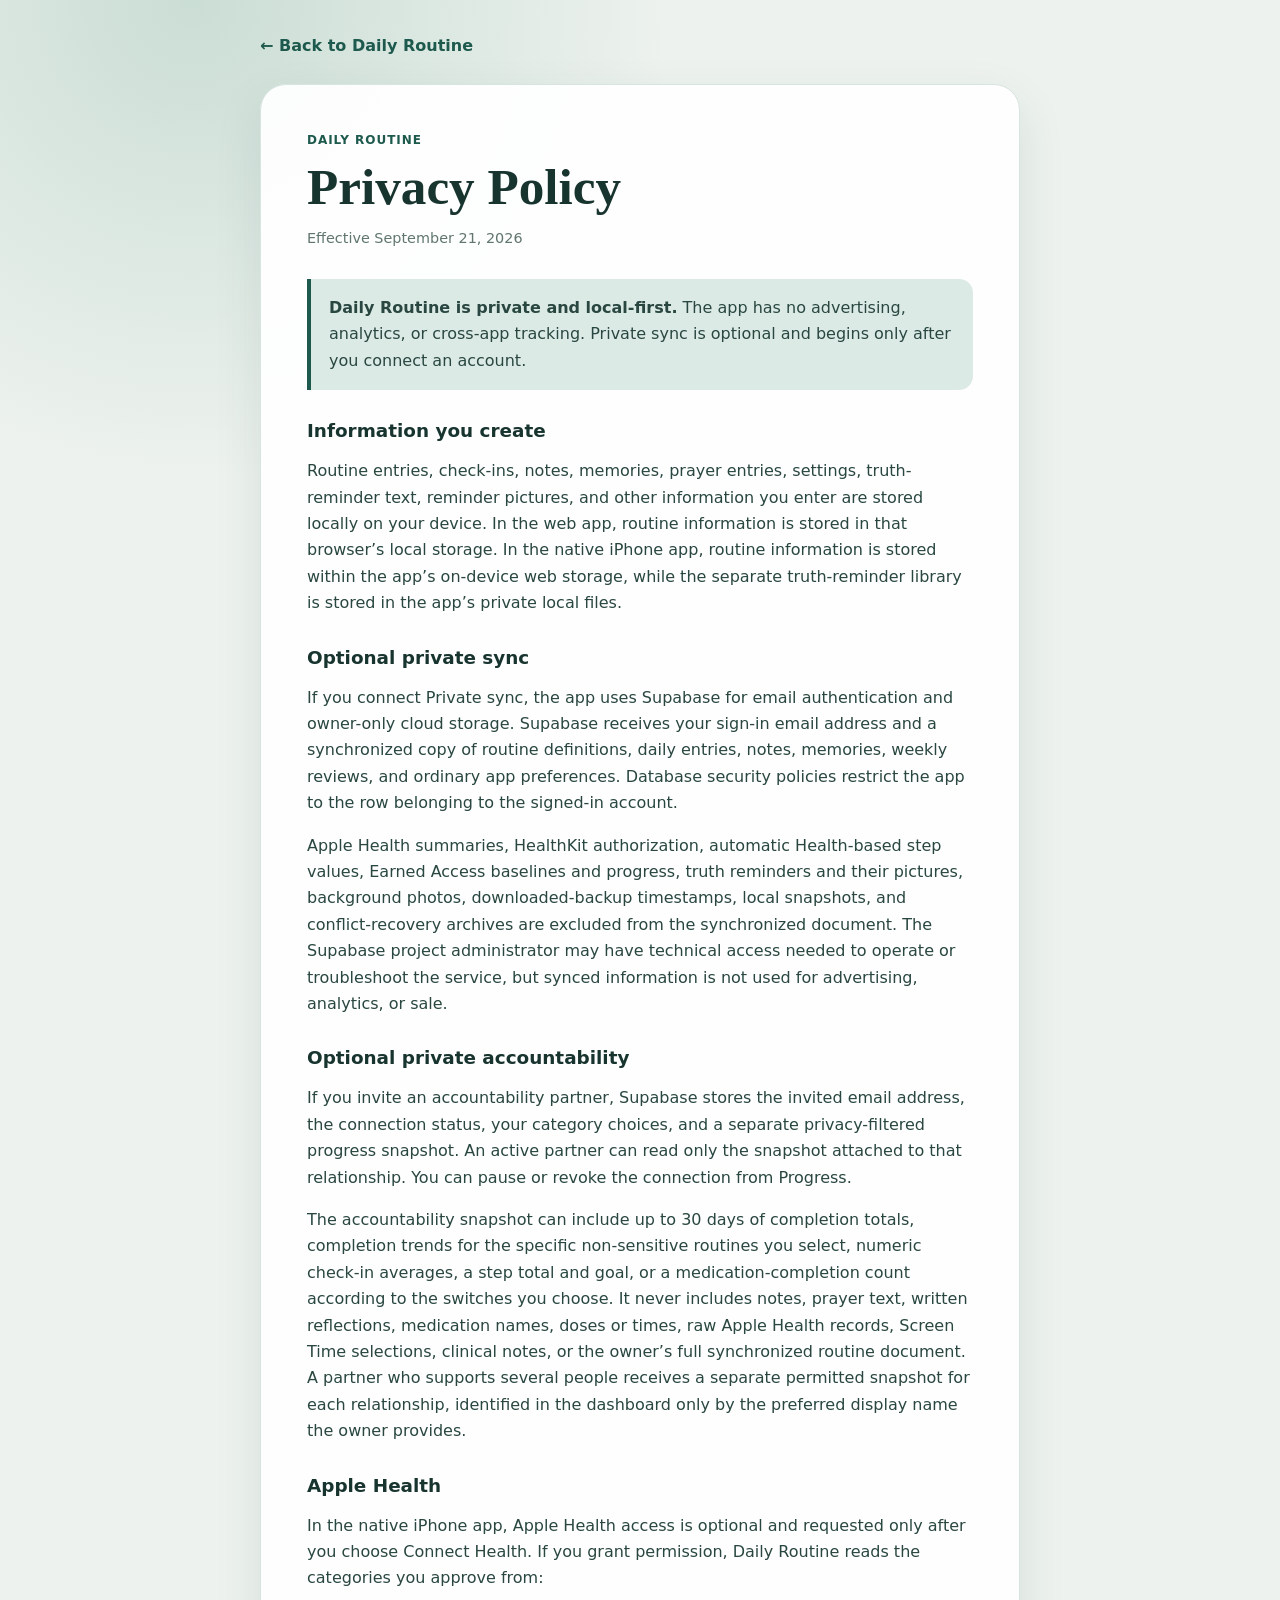
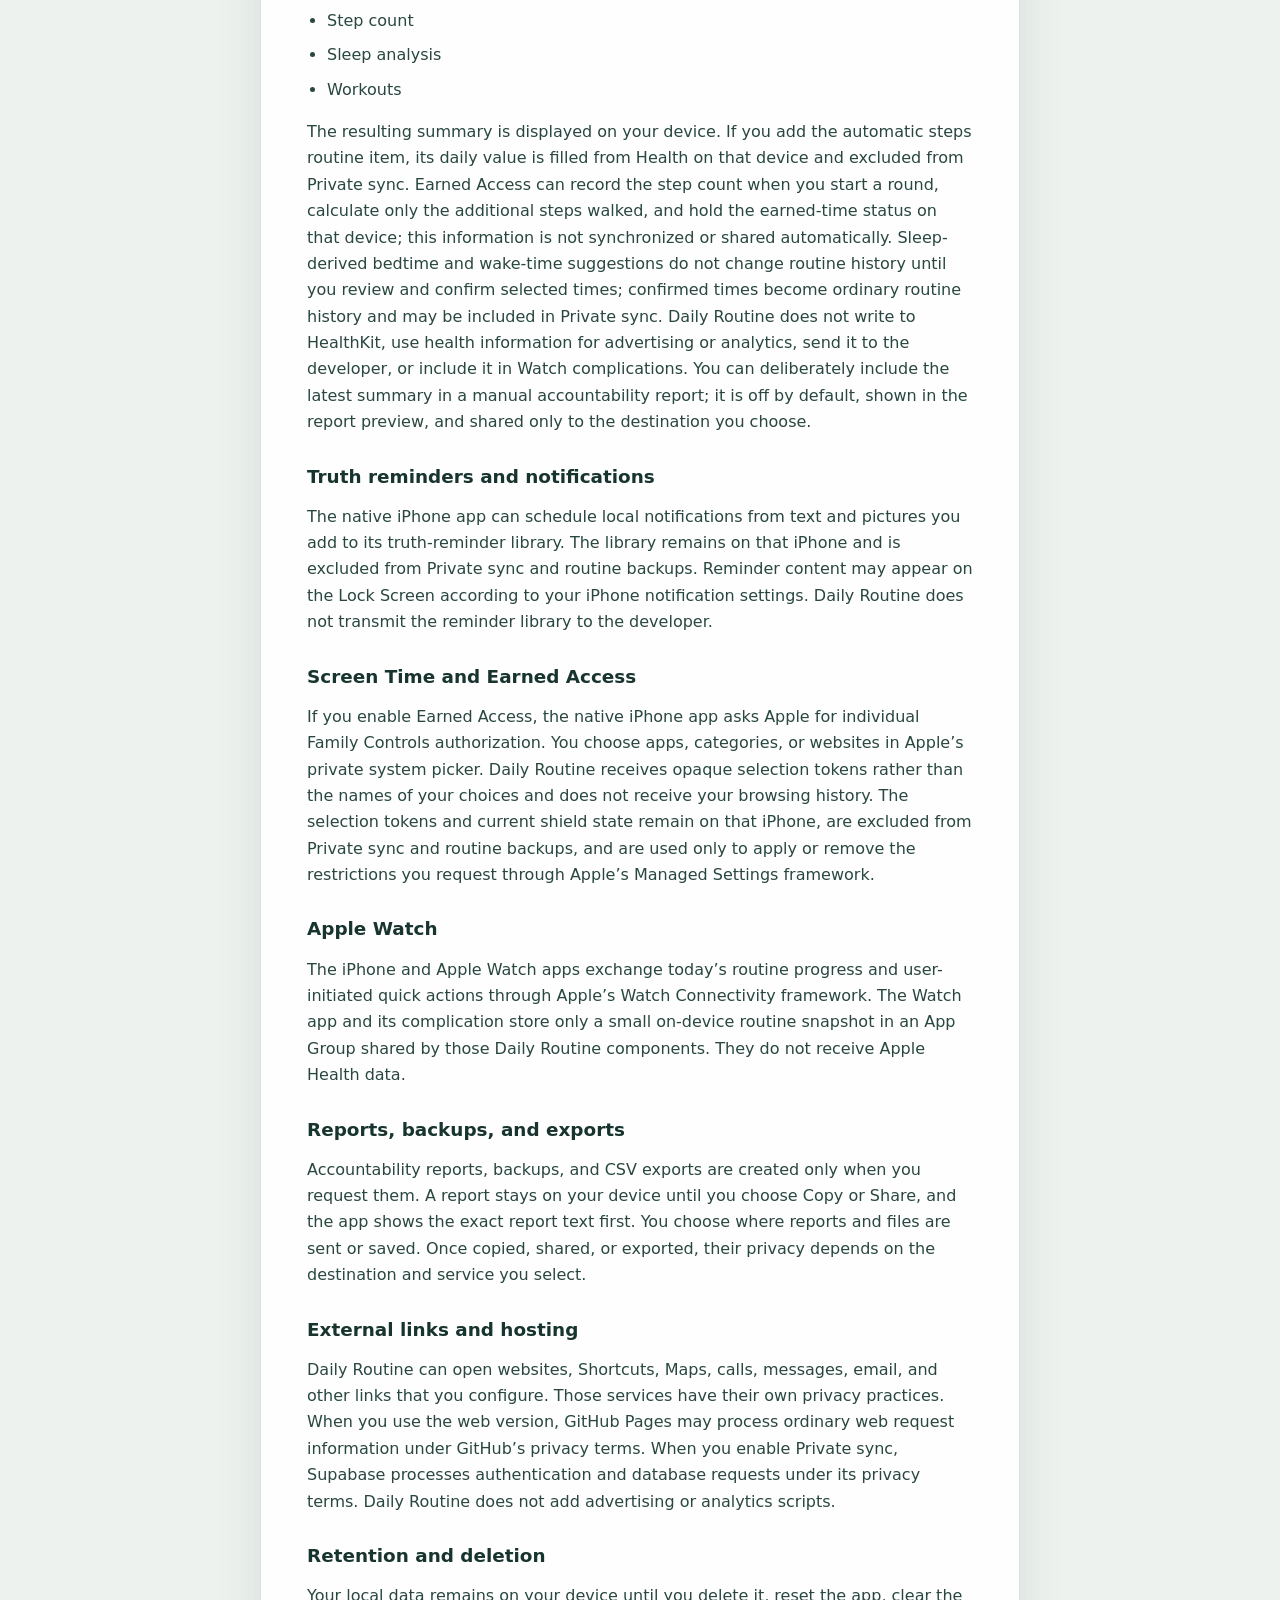
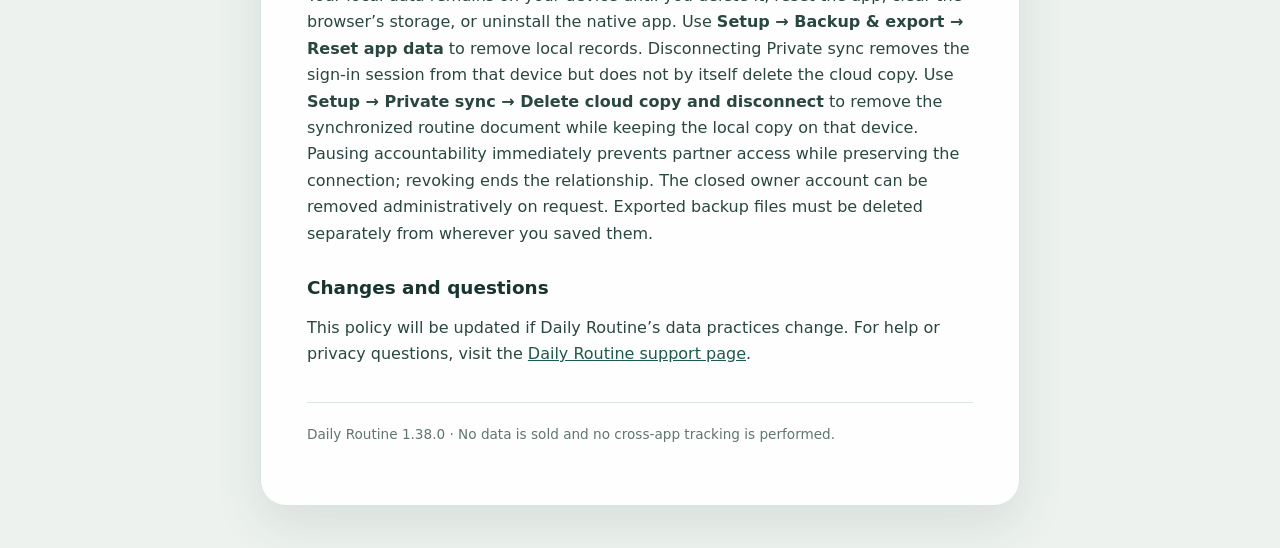
==== privacy.html @ eea35aef "Harden day rollover and earned access repair" ====
<!doctype html>
<html lang="en">
<head>
  <meta charset="utf-8" />
  <meta name="viewport" content="width=device-width, initial-scale=1, viewport-fit=cover" />
  <meta name="theme-color" content="#163a33" />
  <meta name="description" content="Privacy policy for the Daily Routine app." />
  <link rel="icon" href="icon-192.png" />
  <link rel="stylesheet" href="legal.css" />
  <title>Privacy Policy · Daily Routine</title>
</head>
<body>
  <main class="legal-shell">
    <a class="legal-back" href="index.html" aria-label="Back to Daily Routine">← Back to Daily Routine</a>
    <article class="legal-card">
      <p class="legal-eyebrow">Daily Routine</p>
      <h1>Privacy Policy</h1>
      <p class="legal-updated">Effective September 21, 2026</p>

      <div class="legal-summary">
        <p><strong>Daily Routine is private and local-first.</strong> The app has no advertising, analytics, or cross-app tracking. Private sync is optional and begins only after you connect an account.</p>
      </div>

      <h2>Information you create</h2>
      <p>Routine entries, check-ins, notes, memories, prayer entries, settings, truth-reminder text, reminder pictures, and other information you enter are stored locally on your device. In the web app, routine information is stored in that browser’s local storage. In the native iPhone app, routine information is stored within the app’s on-device web storage, while the separate truth-reminder library is stored in the app’s private local files.</p>

      <h2>Optional private sync</h2>
      <p>If you connect Private sync, the app uses Supabase for email authentication and owner-only cloud storage. Supabase receives your sign-in email address and a synchronized copy of routine definitions, daily entries, notes, memories, weekly reviews, and ordinary app preferences. Database security policies restrict the app to the row belonging to the signed-in account.</p>
      <p>Apple Health summaries, HealthKit authorization, automatic Health-based step values, Earned Access baselines and progress, truth reminders and their pictures, background photos, downloaded-backup timestamps, local snapshots, and conflict-recovery archives are excluded from the synchronized document. The Supabase project administrator may have technical access needed to operate or troubleshoot the service, but synced information is not used for advertising, analytics, or sale.</p>

      <h2>Optional private accountability</h2>
      <p>If you invite an accountability partner, Supabase stores the invited email address, the connection status, your category choices, and a separate privacy-filtered progress snapshot. An active partner can read only the snapshot attached to that relationship. You can pause or revoke the connection from Progress.</p>
      <p>The accountability snapshot can include up to 30 days of completion totals, completion trends for the specific non-sensitive routines you select, numeric check-in averages, a step total and goal, or a medication-completion count according to the switches you choose. It never includes notes, prayer text, written reflections, medication names, doses or times, raw Apple Health records, Screen Time selections, clinical notes, or the owner’s full synchronized routine document. A partner who supports several people receives a separate permitted snapshot for each relationship, identified in the dashboard only by the preferred display name the owner provides.</p>

      <h2>Apple Health</h2>
      <p>In the native iPhone app, Apple Health access is optional and requested only after you choose Connect Health. If you grant permission, Daily Routine reads the categories you approve from:</p>
      <ul>
        <li>Step count</li>
        <li>Sleep analysis</li>
        <li>Workouts</li>
      </ul>
      <p>The resulting summary is displayed on your device. If you add the automatic steps routine item, its daily value is filled from Health on that device and excluded from Private sync. Earned Access can record the step count when you start a round, calculate only the additional steps walked, and hold the earned-time status on that device; this information is not synchronized or shared automatically. Sleep-derived bedtime and wake-time suggestions do not change routine history until you review and confirm selected times; confirmed times become ordinary routine history and may be included in Private sync. Daily Routine does not write to HealthKit, use health information for advertising or analytics, send it to the developer, or include it in Watch complications. You can deliberately include the latest summary in a manual accountability report; it is off by default, shown in the report preview, and shared only to the destination you choose.</p>

      <h2>Truth reminders and notifications</h2>
      <p>The native iPhone app can schedule local notifications from text and pictures you add to its truth-reminder library. The library remains on that iPhone and is excluded from Private sync and routine backups. Reminder content may appear on the Lock Screen according to your iPhone notification settings. Daily Routine does not transmit the reminder library to the developer.</p>

      <h2>Screen Time and Earned Access</h2>
      <p>If you enable Earned Access, the native iPhone app asks Apple for individual Family Controls authorization. You choose apps, categories, or websites in Apple’s private system picker. Daily Routine receives opaque selection tokens rather than the names of your choices and does not receive your browsing history. The selection tokens and current shield state remain on that iPhone, are excluded from Private sync and routine backups, and are used only to apply or remove the restrictions you request through Apple’s Managed Settings framework.</p>

      <h2>Apple Watch</h2>
      <p>The iPhone and Apple Watch apps exchange today’s routine progress and user-initiated quick actions through Apple’s Watch Connectivity framework. The Watch app and its complication store only a small on-device routine snapshot in an App Group shared by those Daily Routine components. They do not receive Apple Health data.</p>

      <h2>Reports, backups, and exports</h2>
      <p>Accountability reports, backups, and CSV exports are created only when you request them. A report stays on your device until you choose Copy or Share, and the app shows the exact report text first. You choose where reports and files are sent or saved. Once copied, shared, or exported, their privacy depends on the destination and service you select.</p>

      <h2>External links and hosting</h2>
      <p>Daily Routine can open websites, Shortcuts, Maps, calls, messages, email, and other links that you configure. Those services have their own privacy practices. When you use the web version, GitHub Pages may process ordinary web request information under GitHub’s privacy terms. When you enable Private sync, Supabase processes authentication and database requests under its privacy terms. Daily Routine does not add advertising or analytics scripts.</p>

      <h2>Retention and deletion</h2>
      <p>Your local data remains on your device until you delete it, reset the app, clear the browser’s storage, or uninstall the native app. Use <strong>Setup → Backup &amp; export → Reset app data</strong> to remove local records. Disconnecting Private sync removes the sign-in session from that device but does not by itself delete the cloud copy. Use <strong>Setup → Private sync → Delete cloud copy and disconnect</strong> to remove the synchronized routine document while keeping the local copy on that device. Pausing accountability immediately prevents partner access while preserving the connection; revoking ends the relationship. The closed owner account can be removed administratively on request. Exported backup files must be deleted separately from wherever you saved them.</p>

      <h2>Changes and questions</h2>
      <p>This policy will be updated if Daily Routine’s data practices change. For help or privacy questions, visit the <a href="support.html">Daily Routine support page</a>.</p>

      <p class="legal-footer">Daily Routine 1.38.0 · No data is sold and no cross-app tracking is performed.</p>
    </article>
  </main>
</body>
</html>
---- legal.css ----
:root {
  --bg: #edf2ee;
  --surface: #ffffff;
  --ink: #18342f;
  --muted: #60766f;
  --line: #d8e4df;
  --brand: #1d594c;
  --brand-soft: #dceae5;
  --shadow: 0 18px 48px rgba(29, 71, 61, 0.1);
}

* { box-sizing: border-box; }

html { background: var(--bg); }

body {
  margin: 0;
  min-height: 100vh;
  color: var(--ink);
  background:
    radial-gradient(circle at 15% 0%, rgba(146, 188, 173, 0.38), transparent 30rem),
    var(--bg);
  font-family: Inter, ui-sans-serif, system-ui, -apple-system, BlinkMacSystemFont, "Segoe UI", sans-serif;
  line-height: 1.65;
}

a { color: var(--brand); }

a:focus-visible {
  outline: 3px solid rgba(29, 89, 76, 0.3);
  outline-offset: 3px;
  border-radius: 4px;
}

.legal-shell {
  width: min(760px, calc(100% - 28px));
  margin: 0 auto;
  padding: max(24px, env(safe-area-inset-top)) 0 max(42px, env(safe-area-inset-bottom));
}

.legal-back {
  display: inline-flex;
  align-items: center;
  gap: 7px;
  min-height: 44px;
  margin-bottom: 16px;
  color: var(--brand);
  font-weight: 800;
  text-decoration: none;
}

.legal-card {
  padding: clamp(24px, 6vw, 46px);
  border: 1px solid var(--line);
  border-radius: 26px;
  background: rgba(255, 255, 255, 0.94);
  box-shadow: var(--shadow);
}

.legal-eyebrow {
  margin: 0 0 5px;
  color: var(--brand);
  font-size: 0.75rem;
  font-weight: 850;
  letter-spacing: 0.08em;
  text-transform: uppercase;
}

h1, h2 { line-height: 1.2; }

h1 {
  margin: 0 0 10px;
  font-family: Georgia, "Times New Roman", serif;
  font-size: clamp(2rem, 8vw, 3.2rem);
}

h2 {
  margin: 30px 0 8px;
  font-size: 1.15rem;
}

p, li { color: #294740; }

.legal-updated {
  margin: 0 0 28px;
  color: var(--muted);
  font-size: 0.9rem;
}

.legal-summary {
  padding: 16px 18px;
  border-left: 4px solid var(--brand);
  border-radius: 0 14px 14px 0;
  background: var(--brand-soft);
}

.legal-summary p { margin: 0; }

ul { padding-left: 1.25rem; }

li + li { margin-top: 8px; }

.support-actions {
  display: grid;
  grid-template-columns: repeat(2, minmax(0, 1fr));
  gap: 10px;
  margin-top: 24px;
}

.support-actions a {
  display: grid;
  min-height: 48px;
  place-items: center;
  padding: 10px 14px;
  border: 1px solid var(--brand);
  border-radius: 13px;
  font-weight: 800;
  text-align: center;
  text-decoration: none;
}

.support-actions a:first-child {
  color: #fff;
  background: var(--brand);
}

.legal-footer {
  margin-top: 34px;
  padding-top: 20px;
  border-top: 1px solid var(--line);
  color: var(--muted);
  font-size: 0.85rem;
}

@media (max-width: 560px) {
  .legal-shell { width: min(100% - 16px, 760px); }
  .legal-card { padding: 24px 19px; border-radius: 21px; }
  .support-actions { grid-template-columns: 1fr; }
}
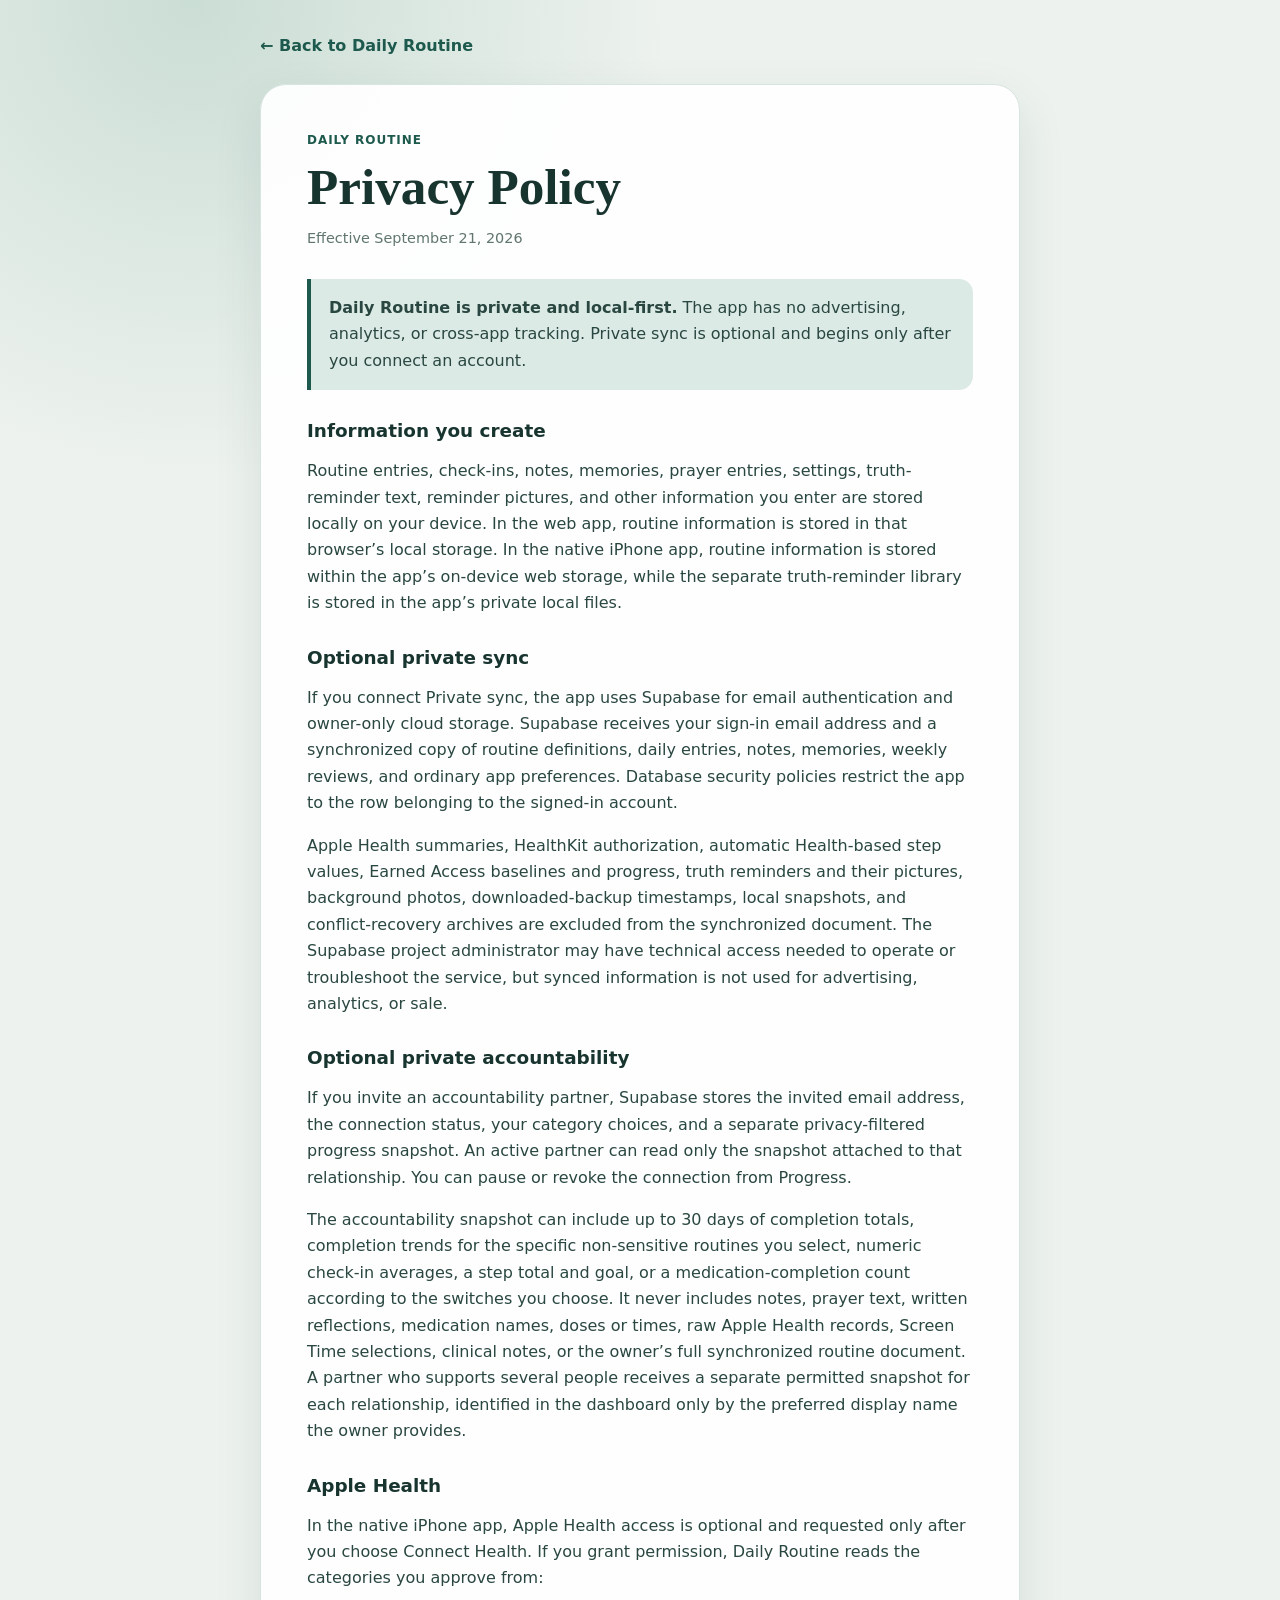
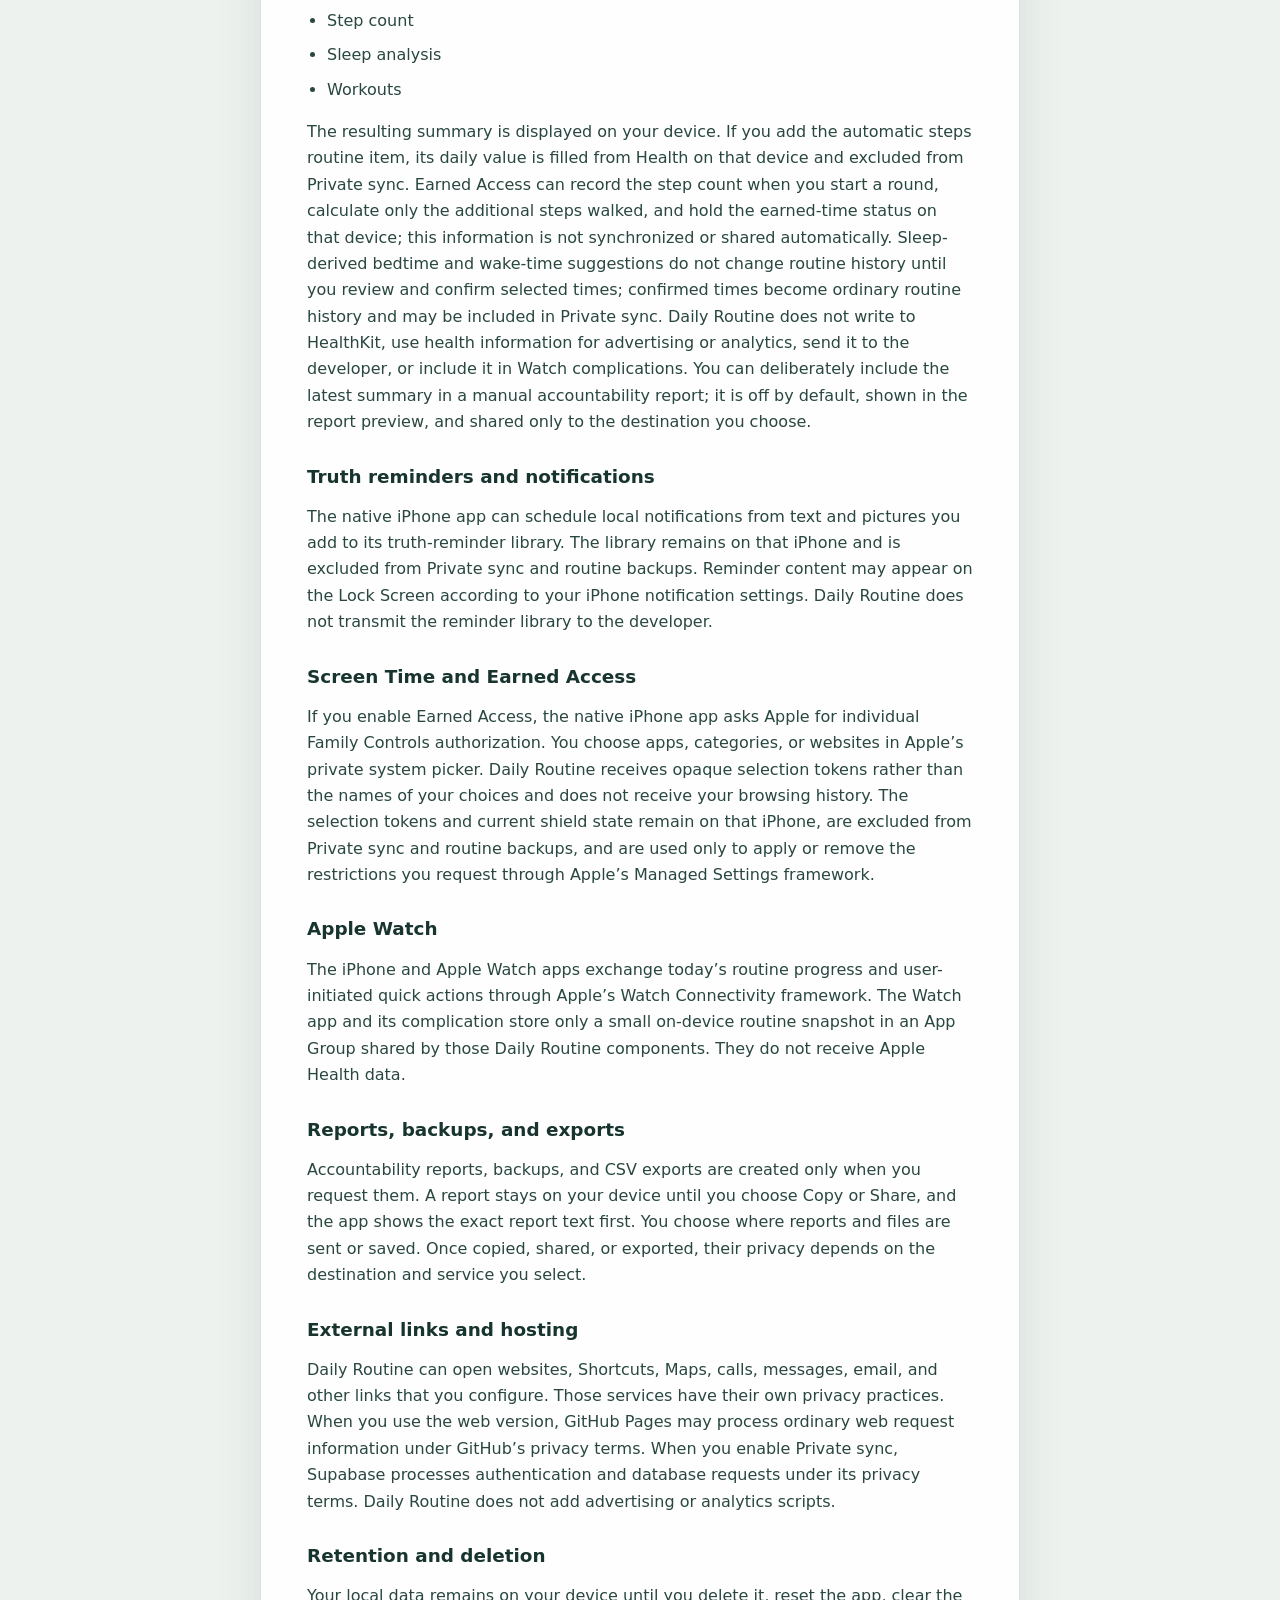
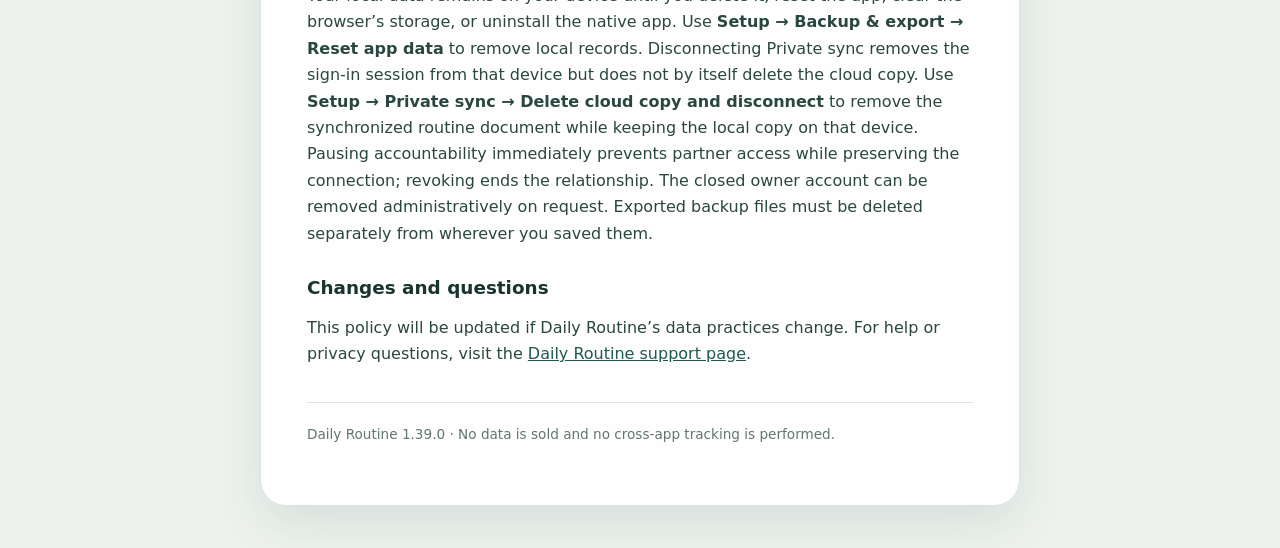
==== commit a5492a49: "Clarify earned access notifications in Build 41" ====
--- a/privacy.html
+++ b/privacy.html
@@ -62,7 +62,7 @@
       <h2>Changes and questions</h2>
       <p>This policy will be updated if Daily Routine’s data practices change. For help or privacy questions, visit the <a href="support.html">Daily Routine support page</a>.</p>
 
-      <p class="legal-footer">Daily Routine 1.38.0 · No data is sold and no cross-app tracking is performed.</p>
+      <p class="legal-footer">Daily Routine 1.39.0 · No data is sold and no cross-app tracking is performed.</p>
     </article>
   </main>
 </body>
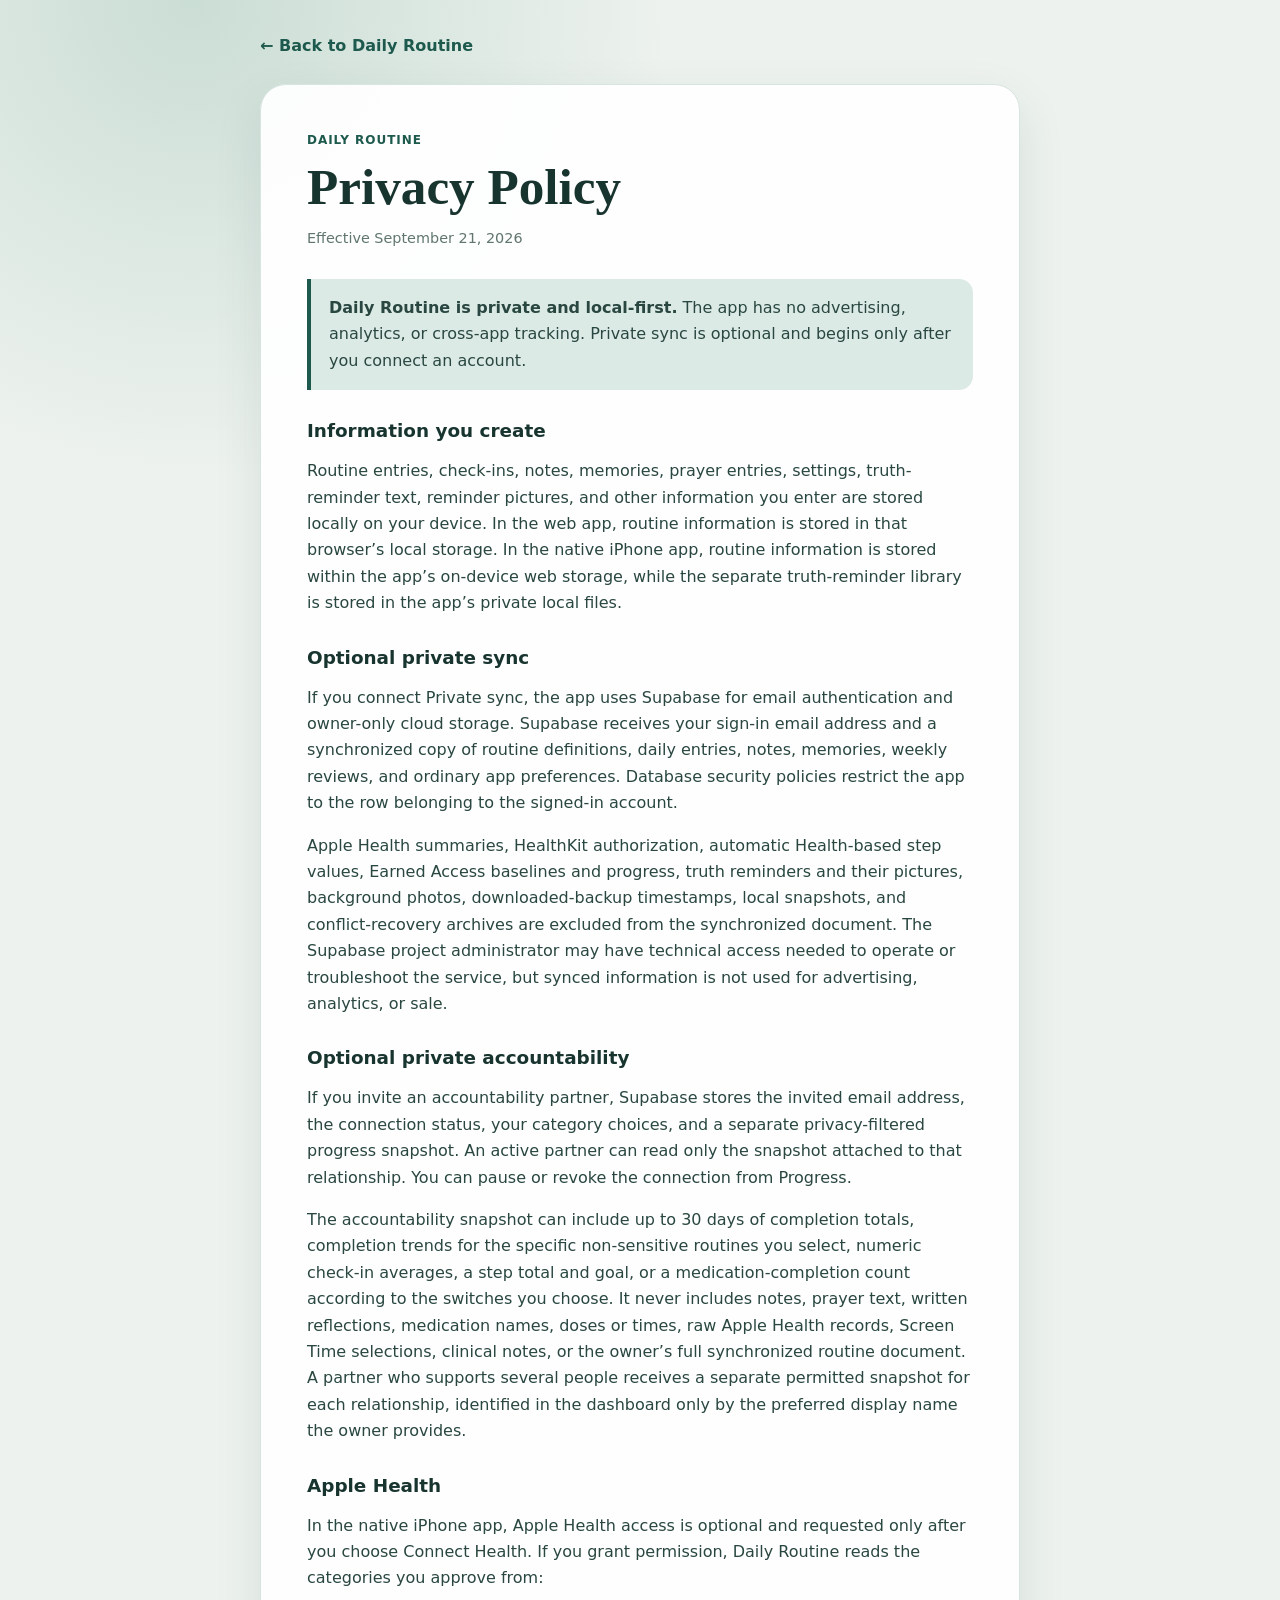
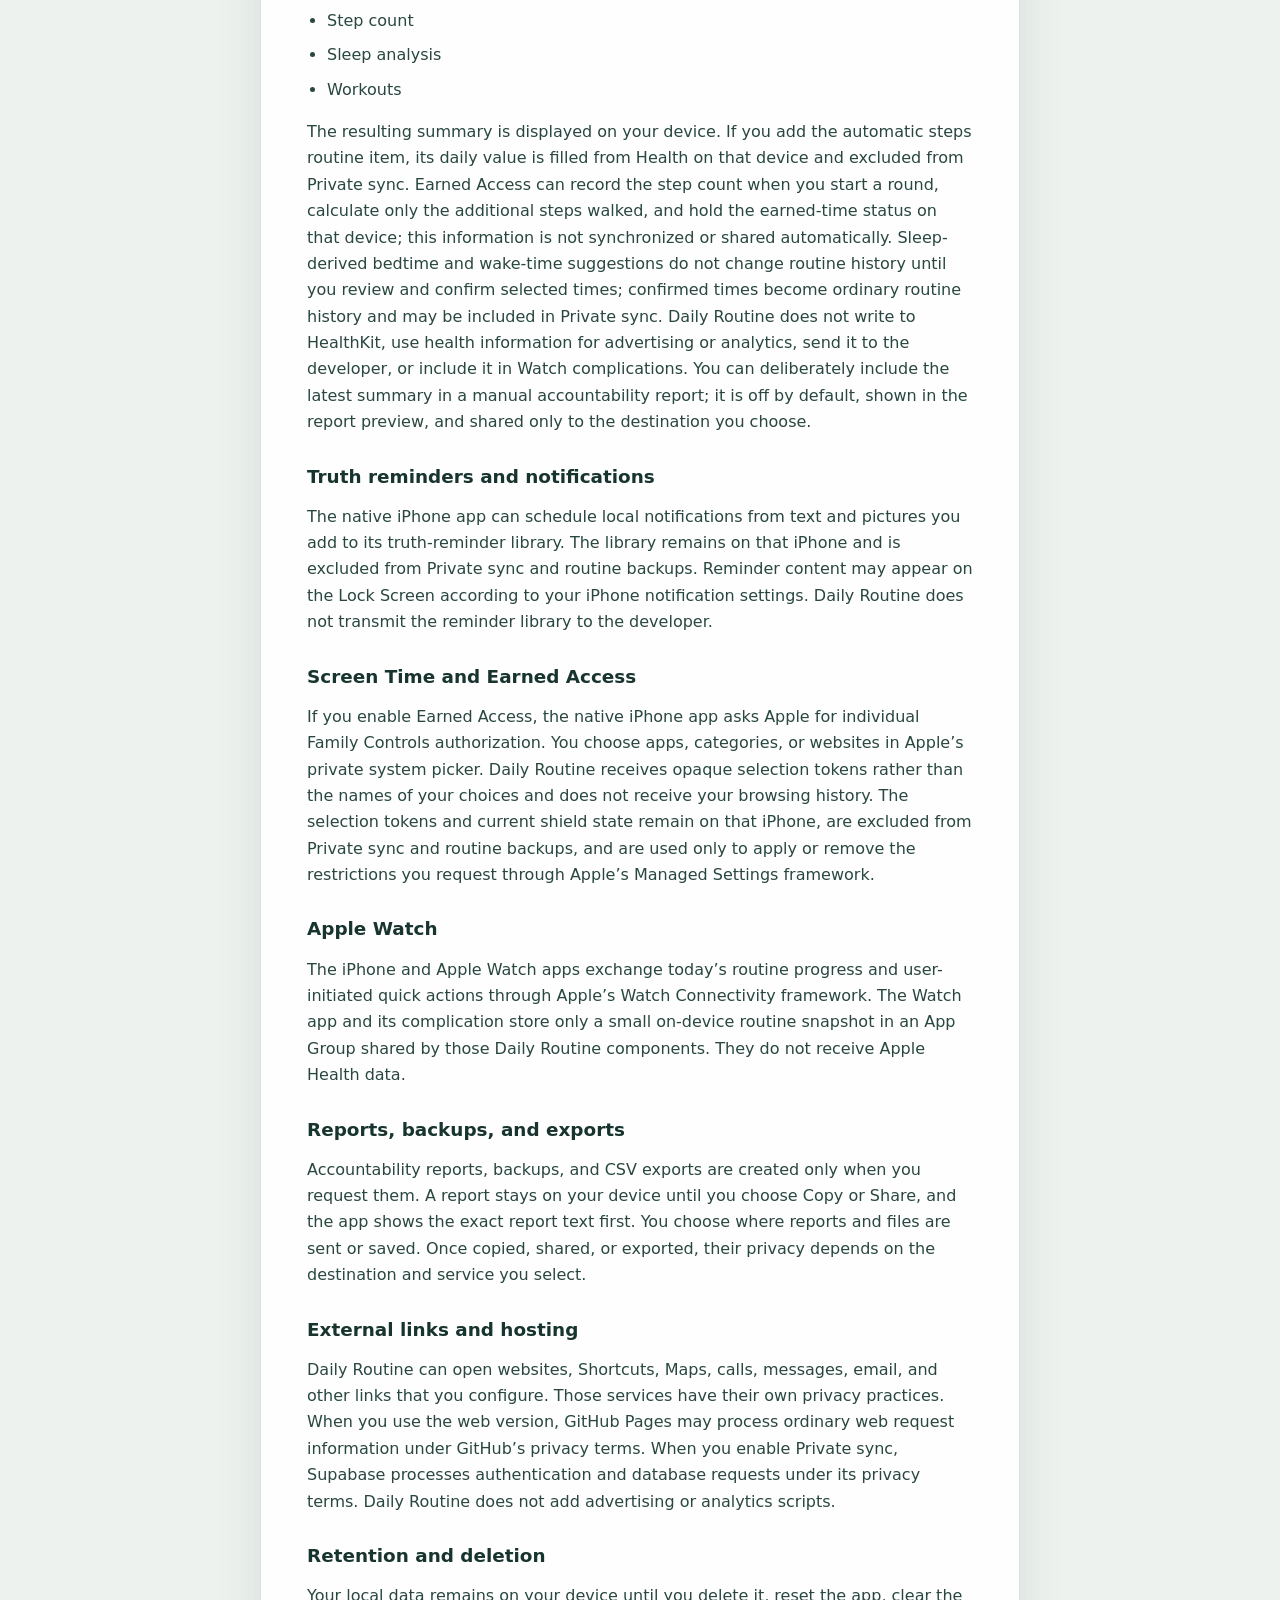
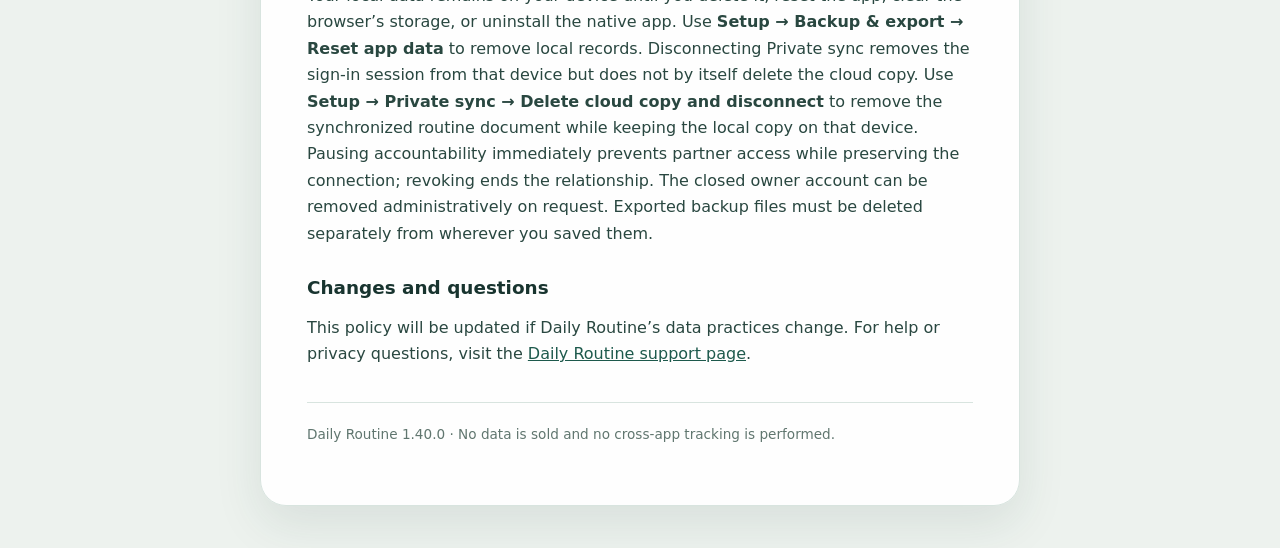
==== commit d26b6de6: "Make Earned Access status transparent in Build 42" ====
--- a/privacy.html
+++ b/privacy.html
@@ -62,7 +62,7 @@
       <h2>Changes and questions</h2>
       <p>This policy will be updated if Daily Routine’s data practices change. For help or privacy questions, visit the <a href="support.html">Daily Routine support page</a>.</p>
 
-      <p class="legal-footer">Daily Routine 1.39.0 · No data is sold and no cross-app tracking is performed.</p>
+      <p class="legal-footer">Daily Routine 1.40.0 · No data is sold and no cross-app tracking is performed.</p>
     </article>
   </main>
 </body>
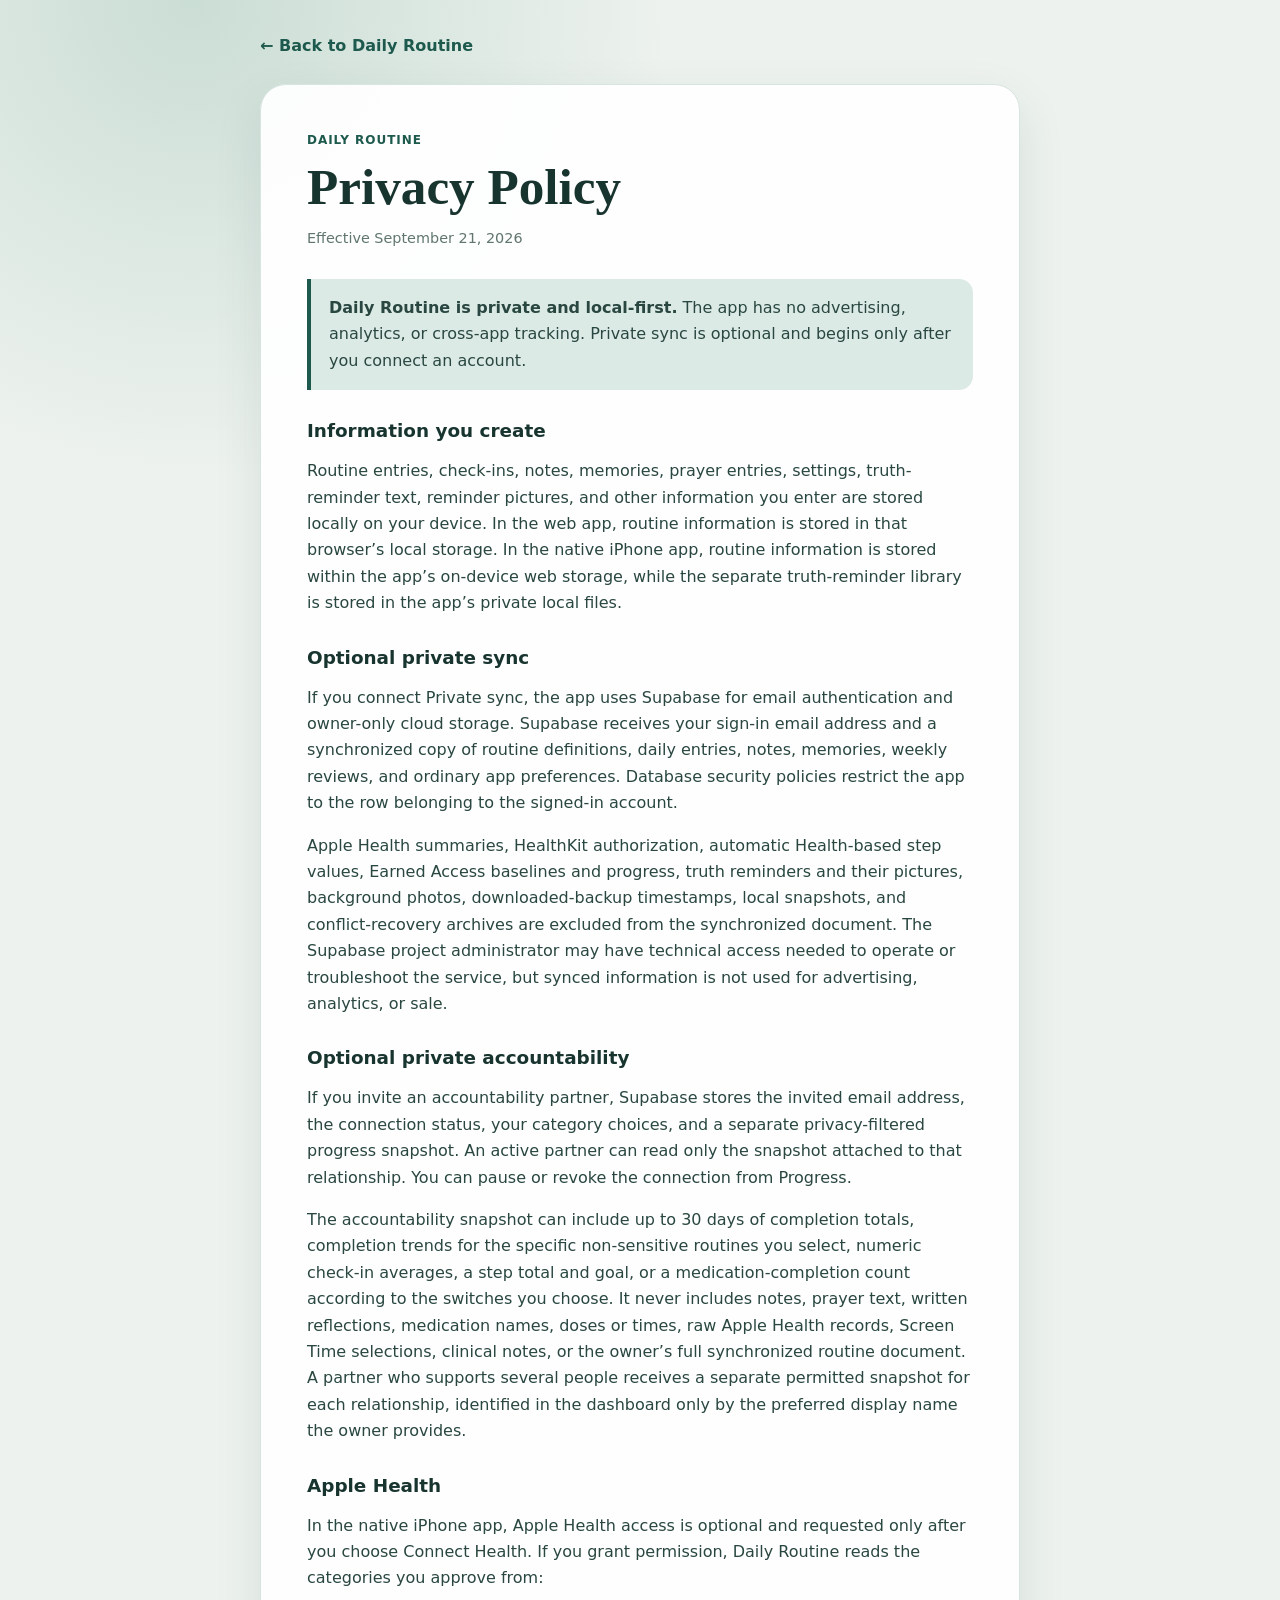
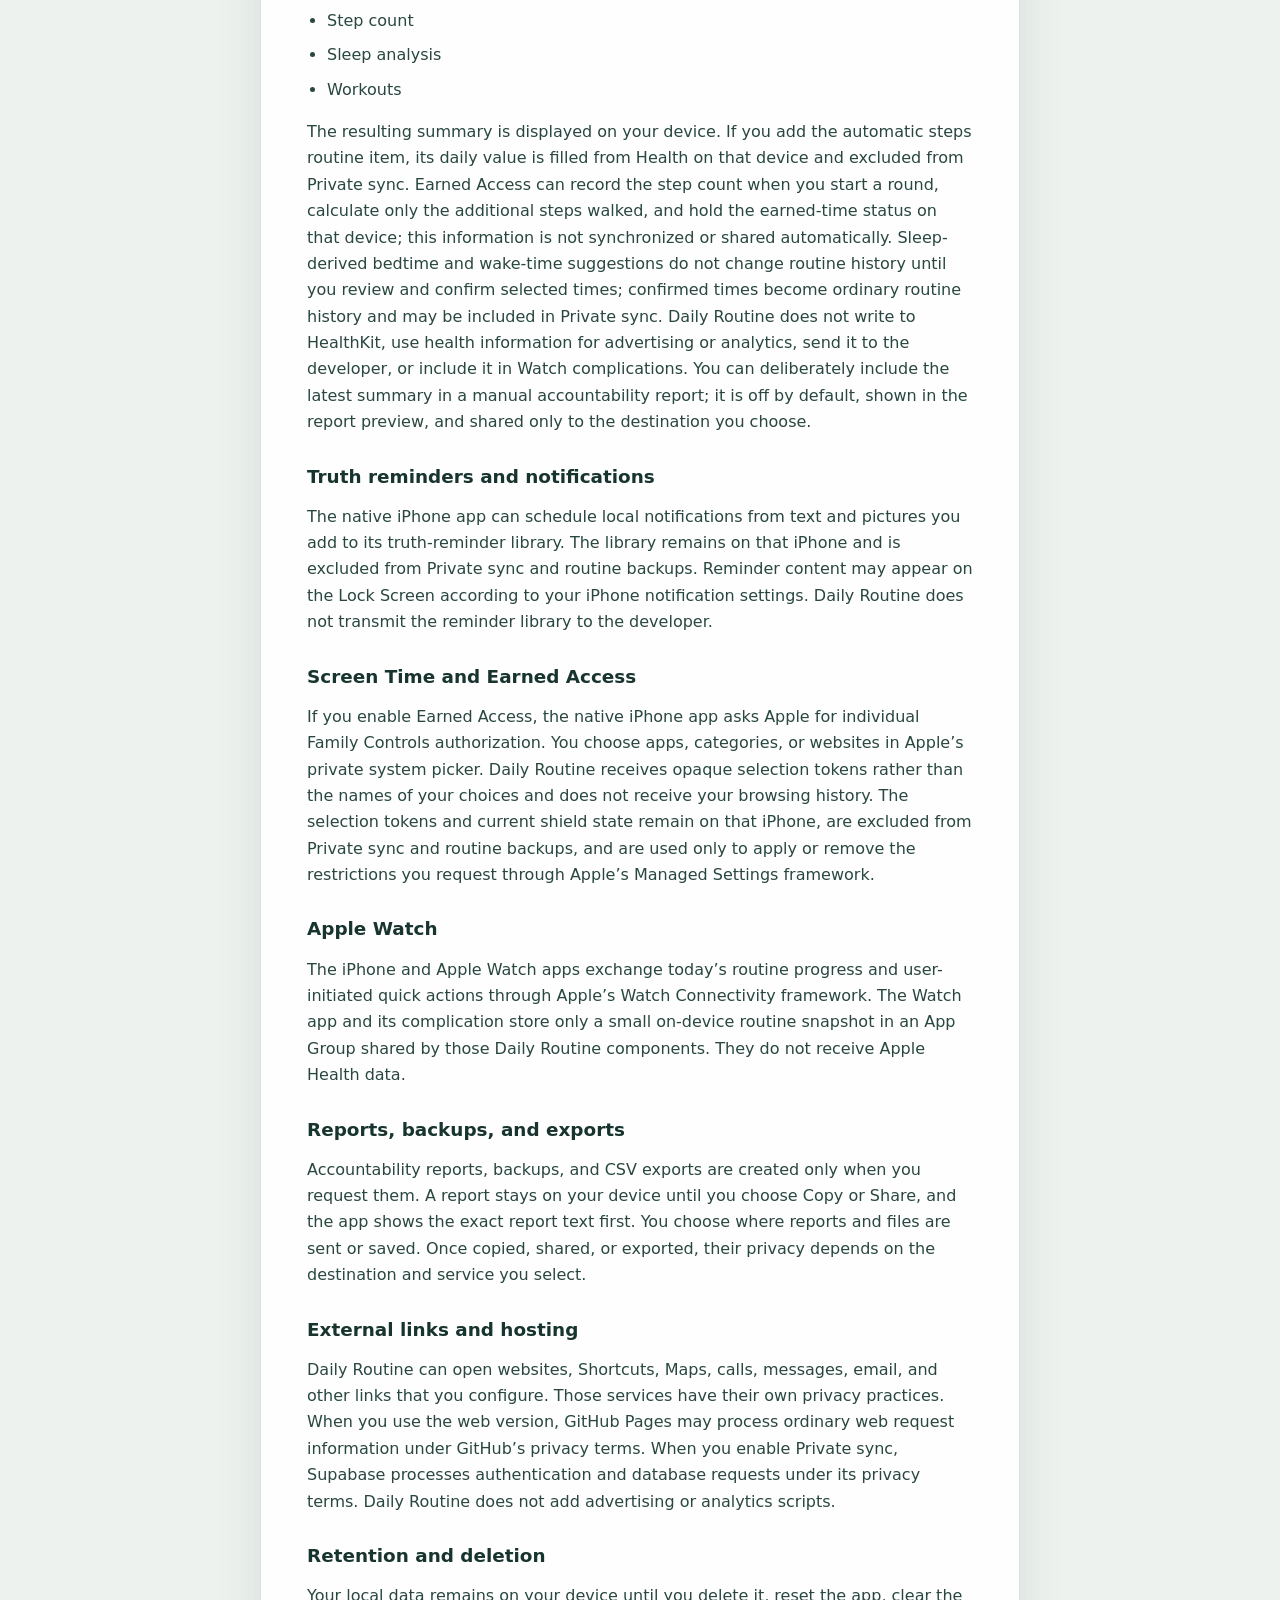
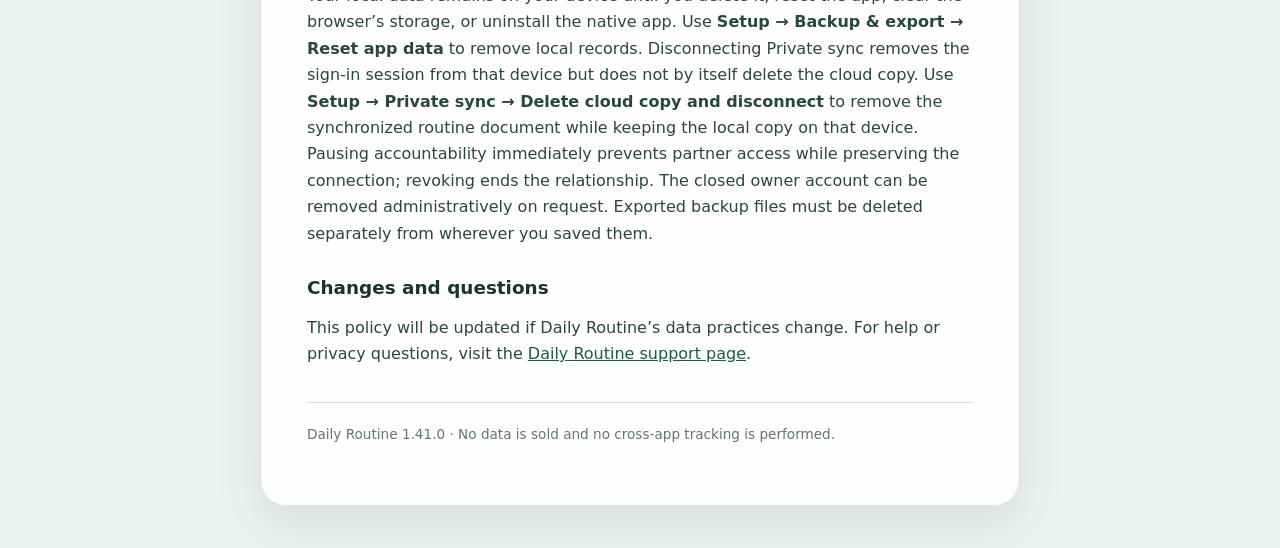
==== commit eba4e13f: "Build 43: polish app, widgets, and Watch" ====
--- a/privacy.html
+++ b/privacy.html
@@ -62,7 +62,7 @@
       <h2>Changes and questions</h2>
       <p>This policy will be updated if Daily Routine’s data practices change. For help or privacy questions, visit the <a href="support.html">Daily Routine support page</a>.</p>
 
-      <p class="legal-footer">Daily Routine 1.40.0 · No data is sold and no cross-app tracking is performed.</p>
+      <p class="legal-footer">Daily Routine 1.41.0 · No data is sold and no cross-app tracking is performed.</p>
     </article>
   </main>
 </body>
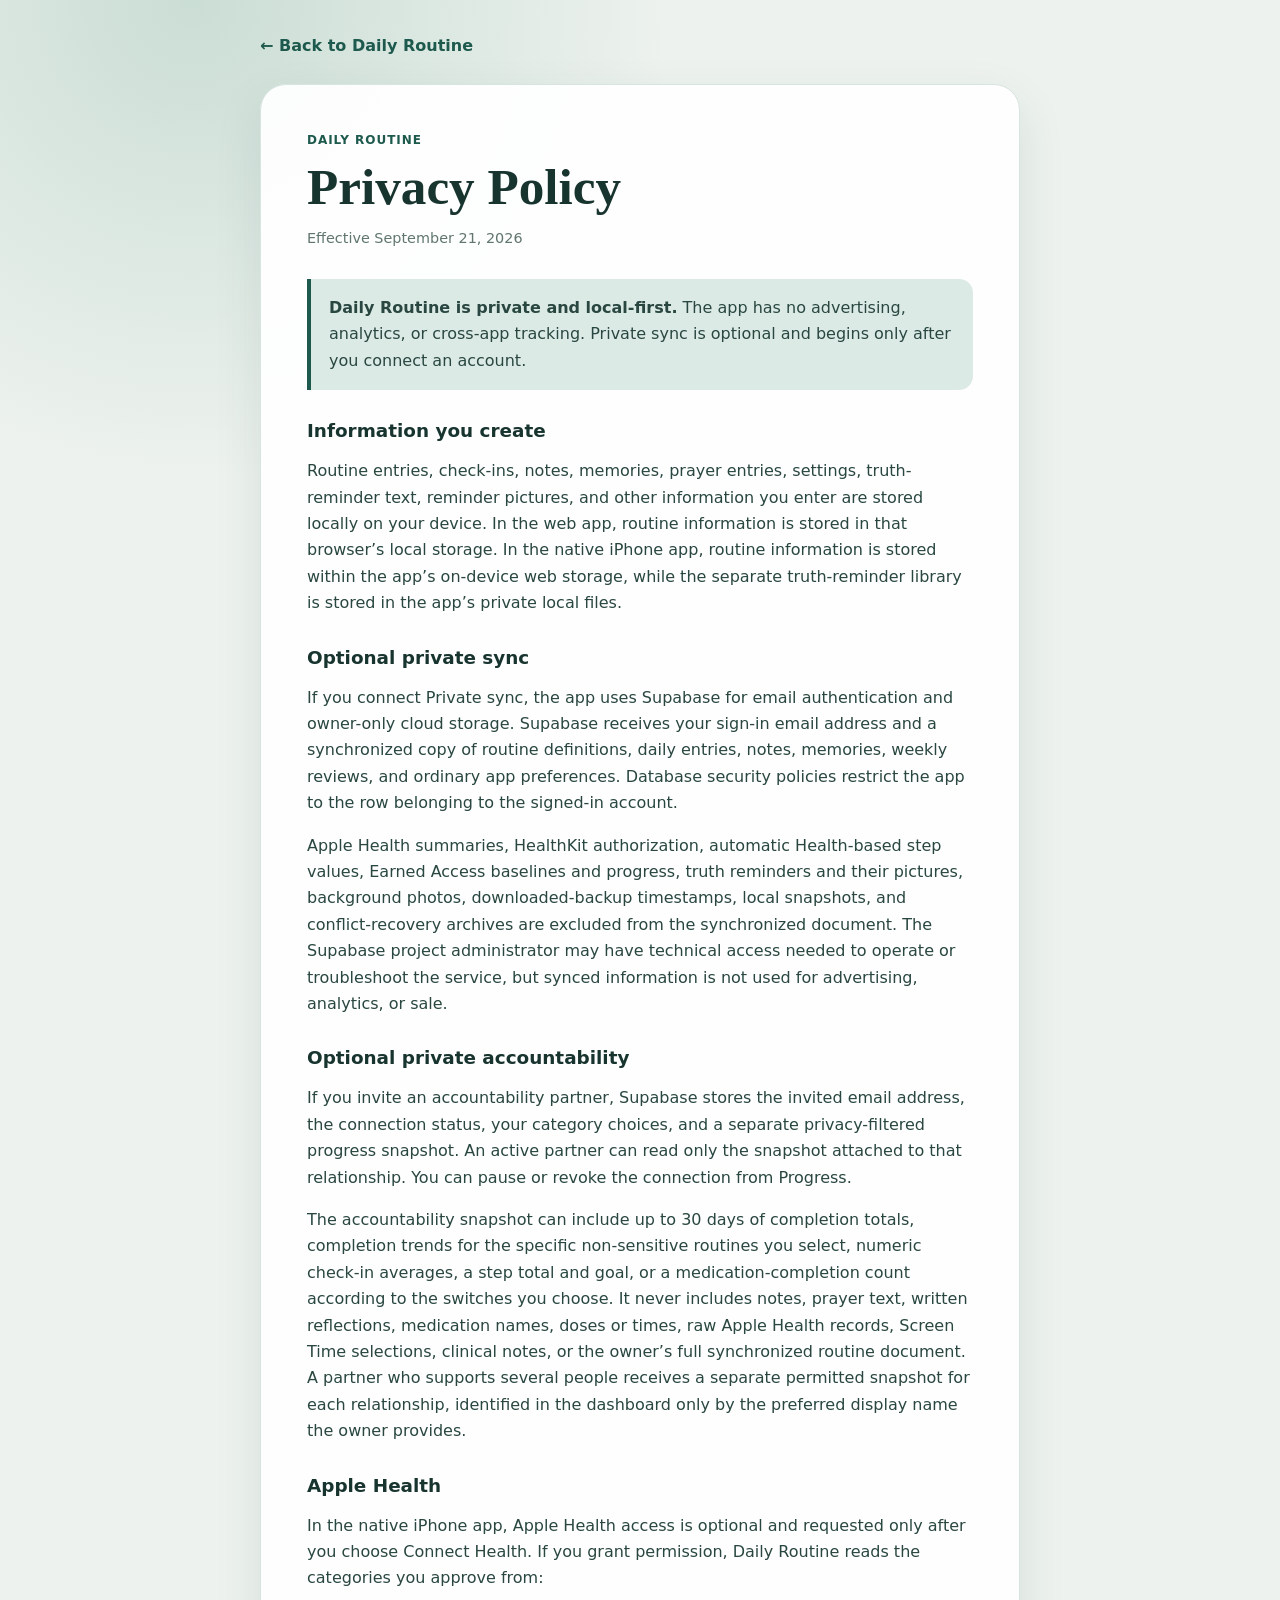
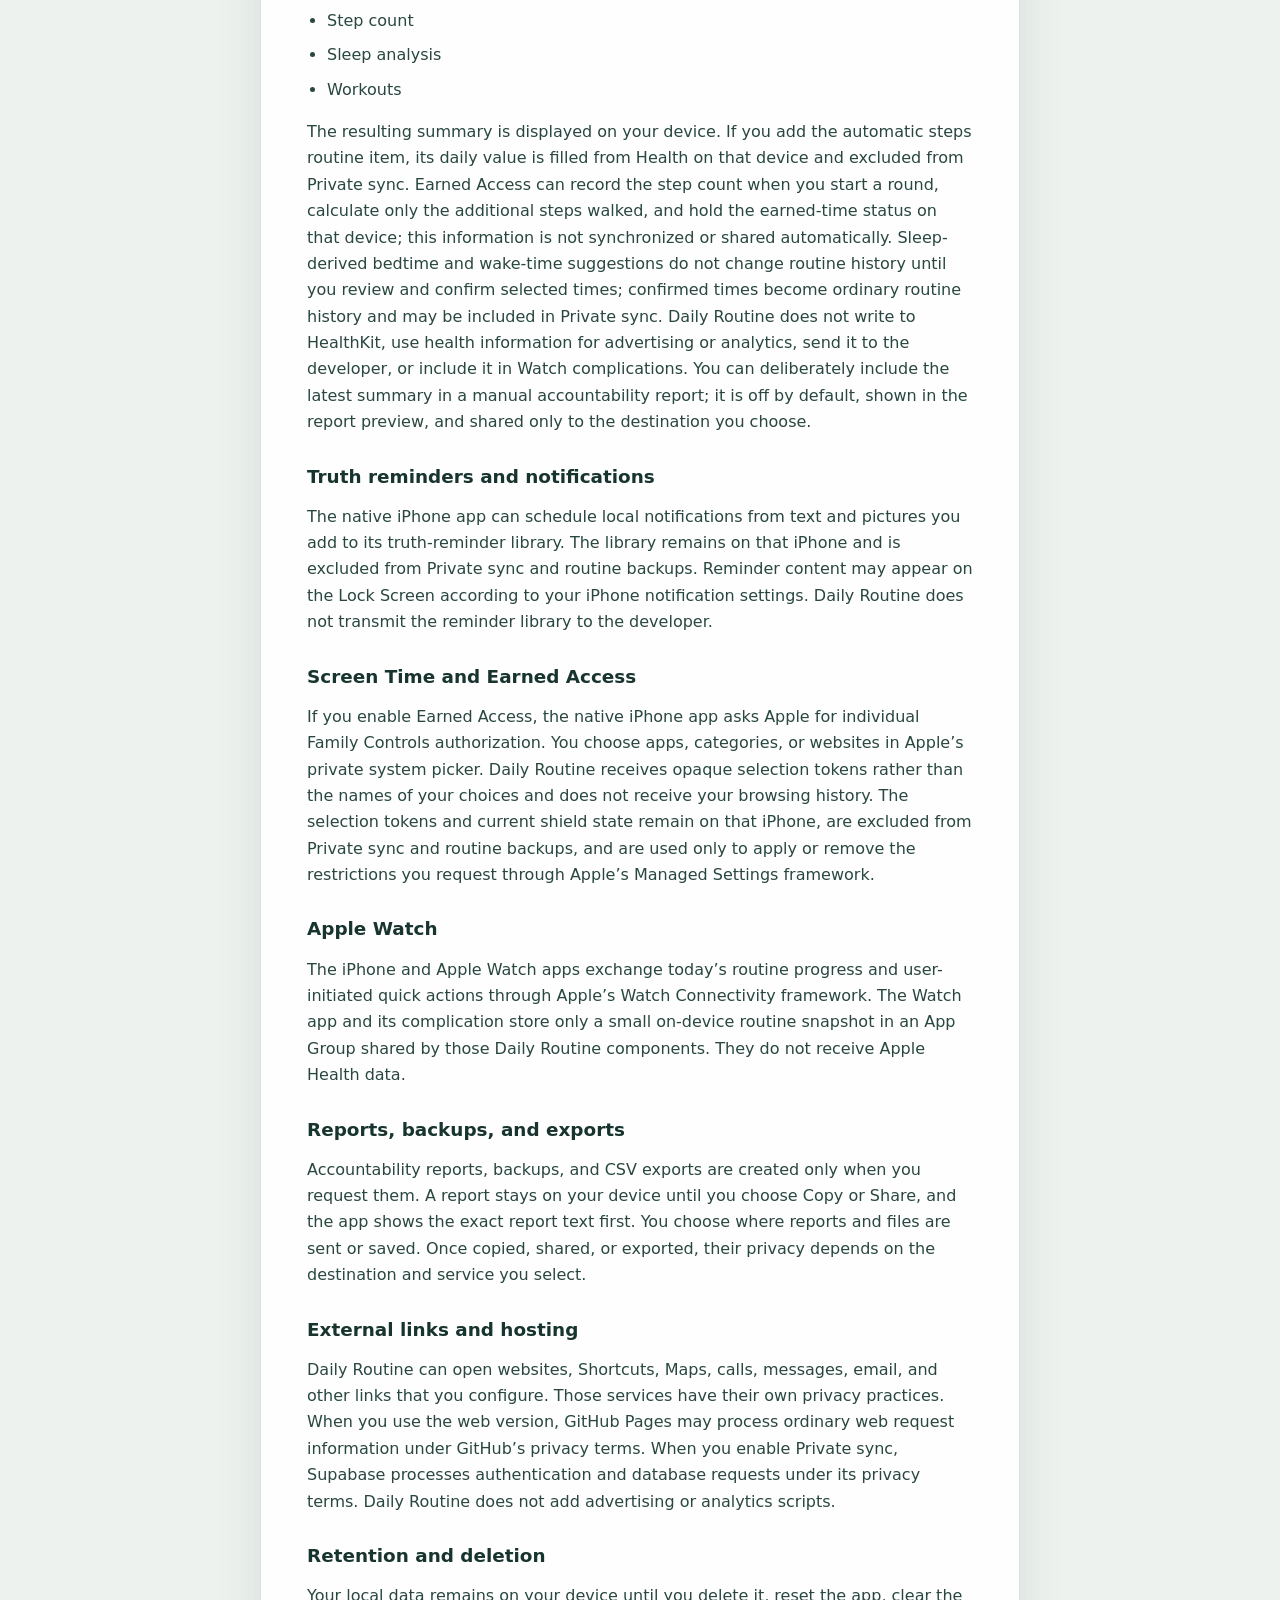
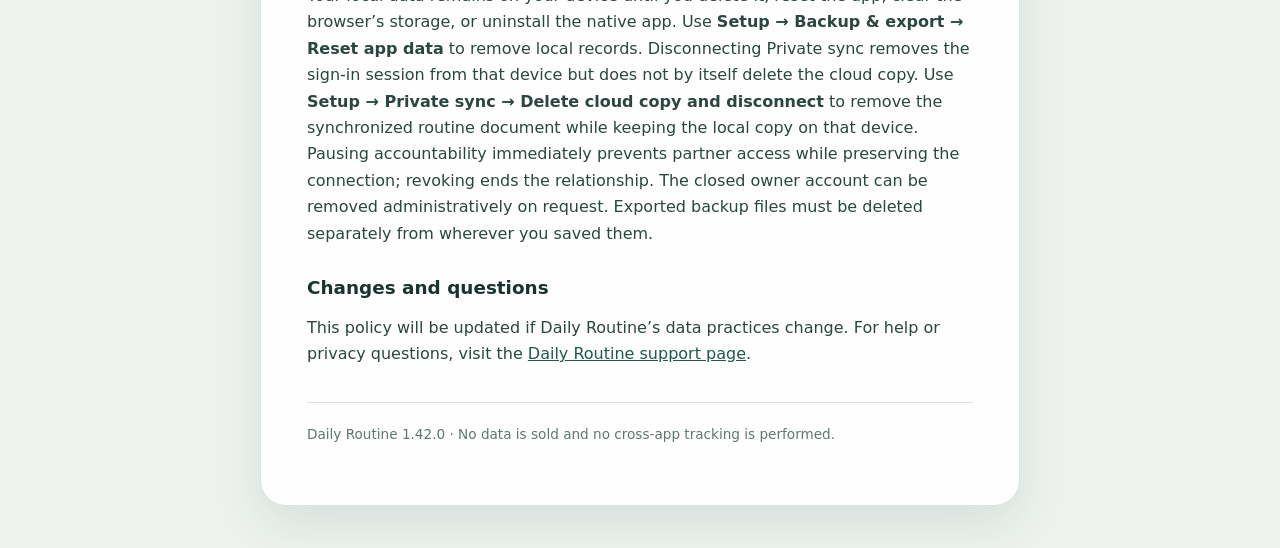
==== commit a83916f9: "Build 44: match approved Clear Ledger design and finishing polish" ====
--- a/privacy.html
+++ b/privacy.html
@@ -62,7 +62,7 @@
       <h2>Changes and questions</h2>
       <p>This policy will be updated if Daily Routine’s data practices change. For help or privacy questions, visit the <a href="support.html">Daily Routine support page</a>.</p>
 
-      <p class="legal-footer">Daily Routine 1.41.0 · No data is sold and no cross-app tracking is performed.</p>
+      <p class="legal-footer">Daily Routine 1.42.0 · No data is sold and no cross-app tracking is performed.</p>
     </article>
   </main>
 </body>
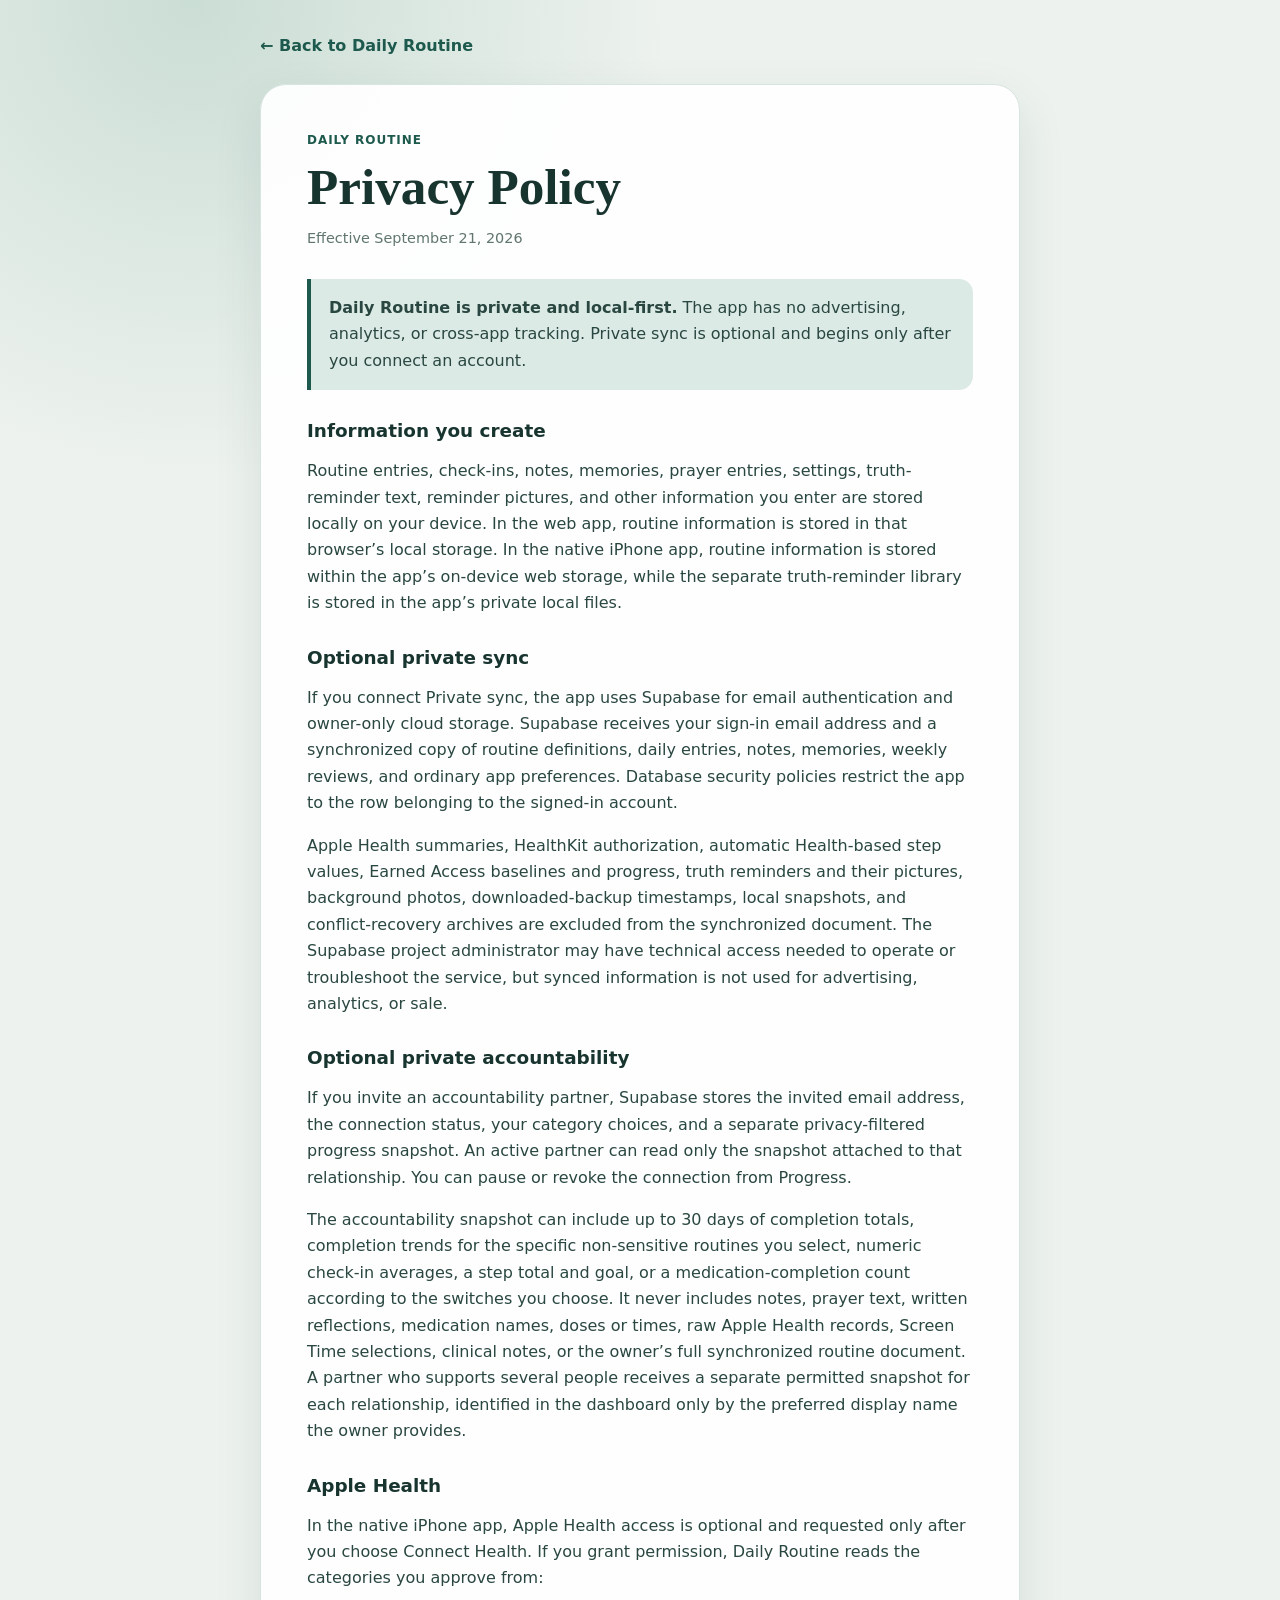
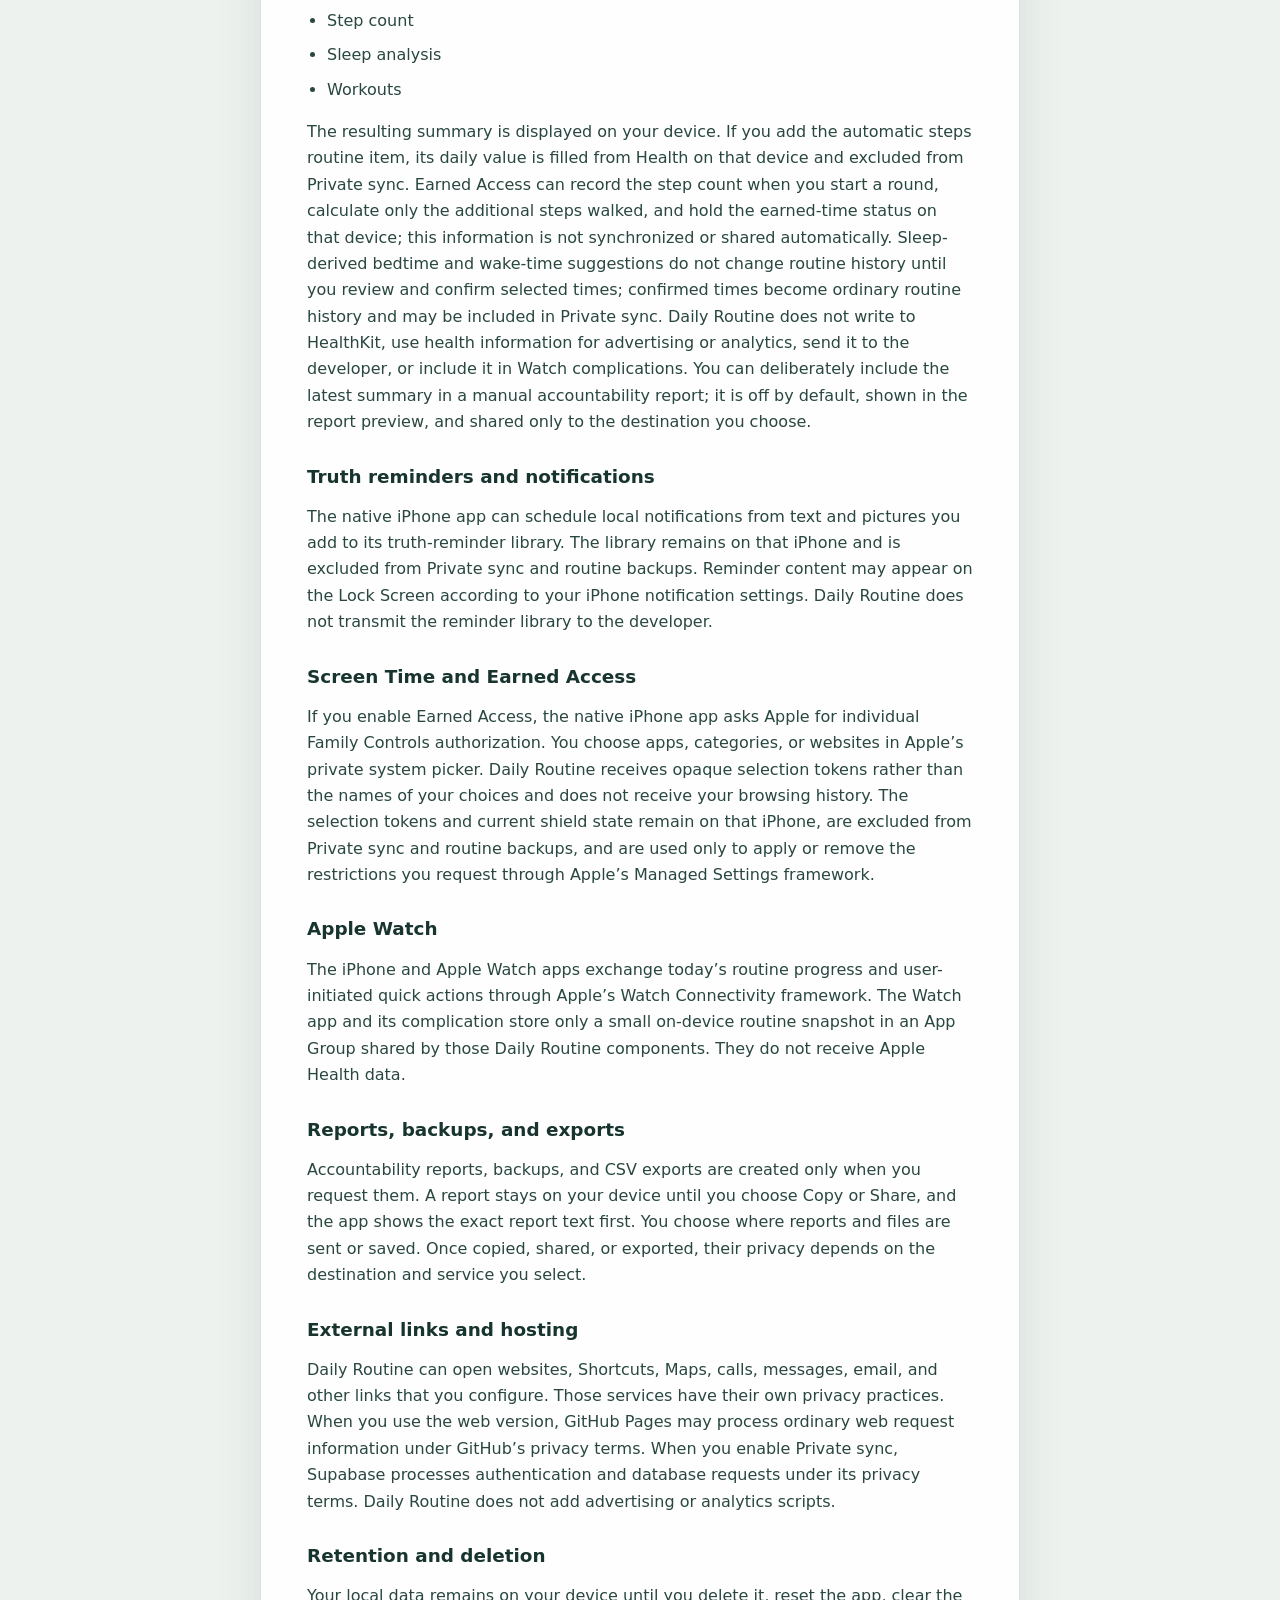
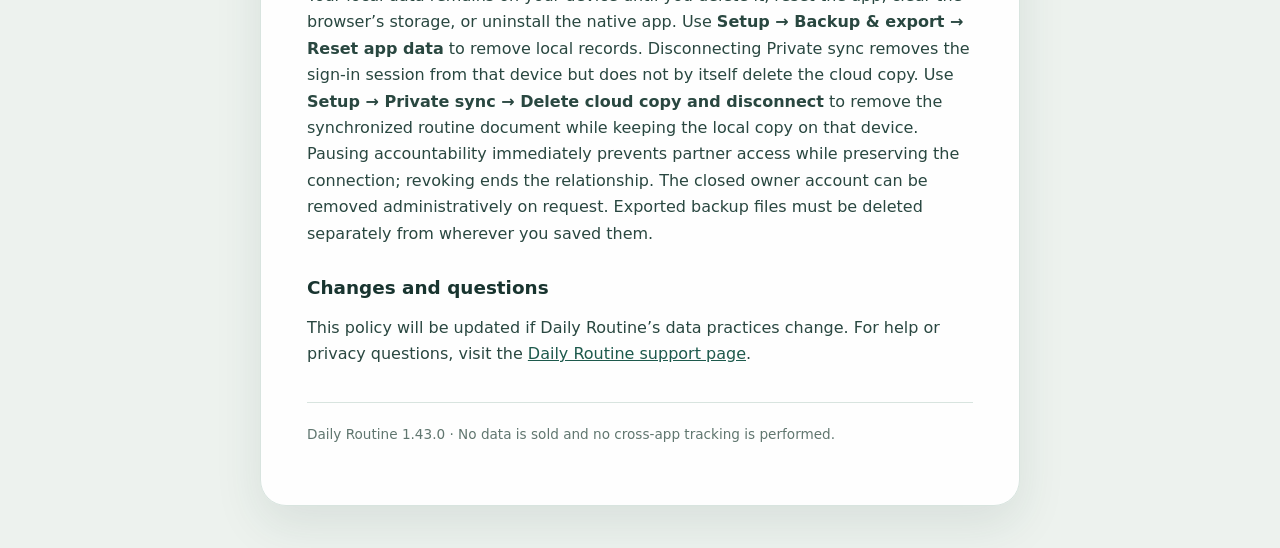
==== commit dca73cdb: "Build 45: finish native widget and Watch redesign" ====
--- a/privacy.html
+++ b/privacy.html
@@ -62,7 +62,7 @@
       <h2>Changes and questions</h2>
       <p>This policy will be updated if Daily Routine’s data practices change. For help or privacy questions, visit the <a href="support.html">Daily Routine support page</a>.</p>
 
-      <p class="legal-footer">Daily Routine 1.42.0 · No data is sold and no cross-app tracking is performed.</p>
+      <p class="legal-footer">Daily Routine 1.43.0 · No data is sold and no cross-app tracking is performed.</p>
     </article>
   </main>
 </body>
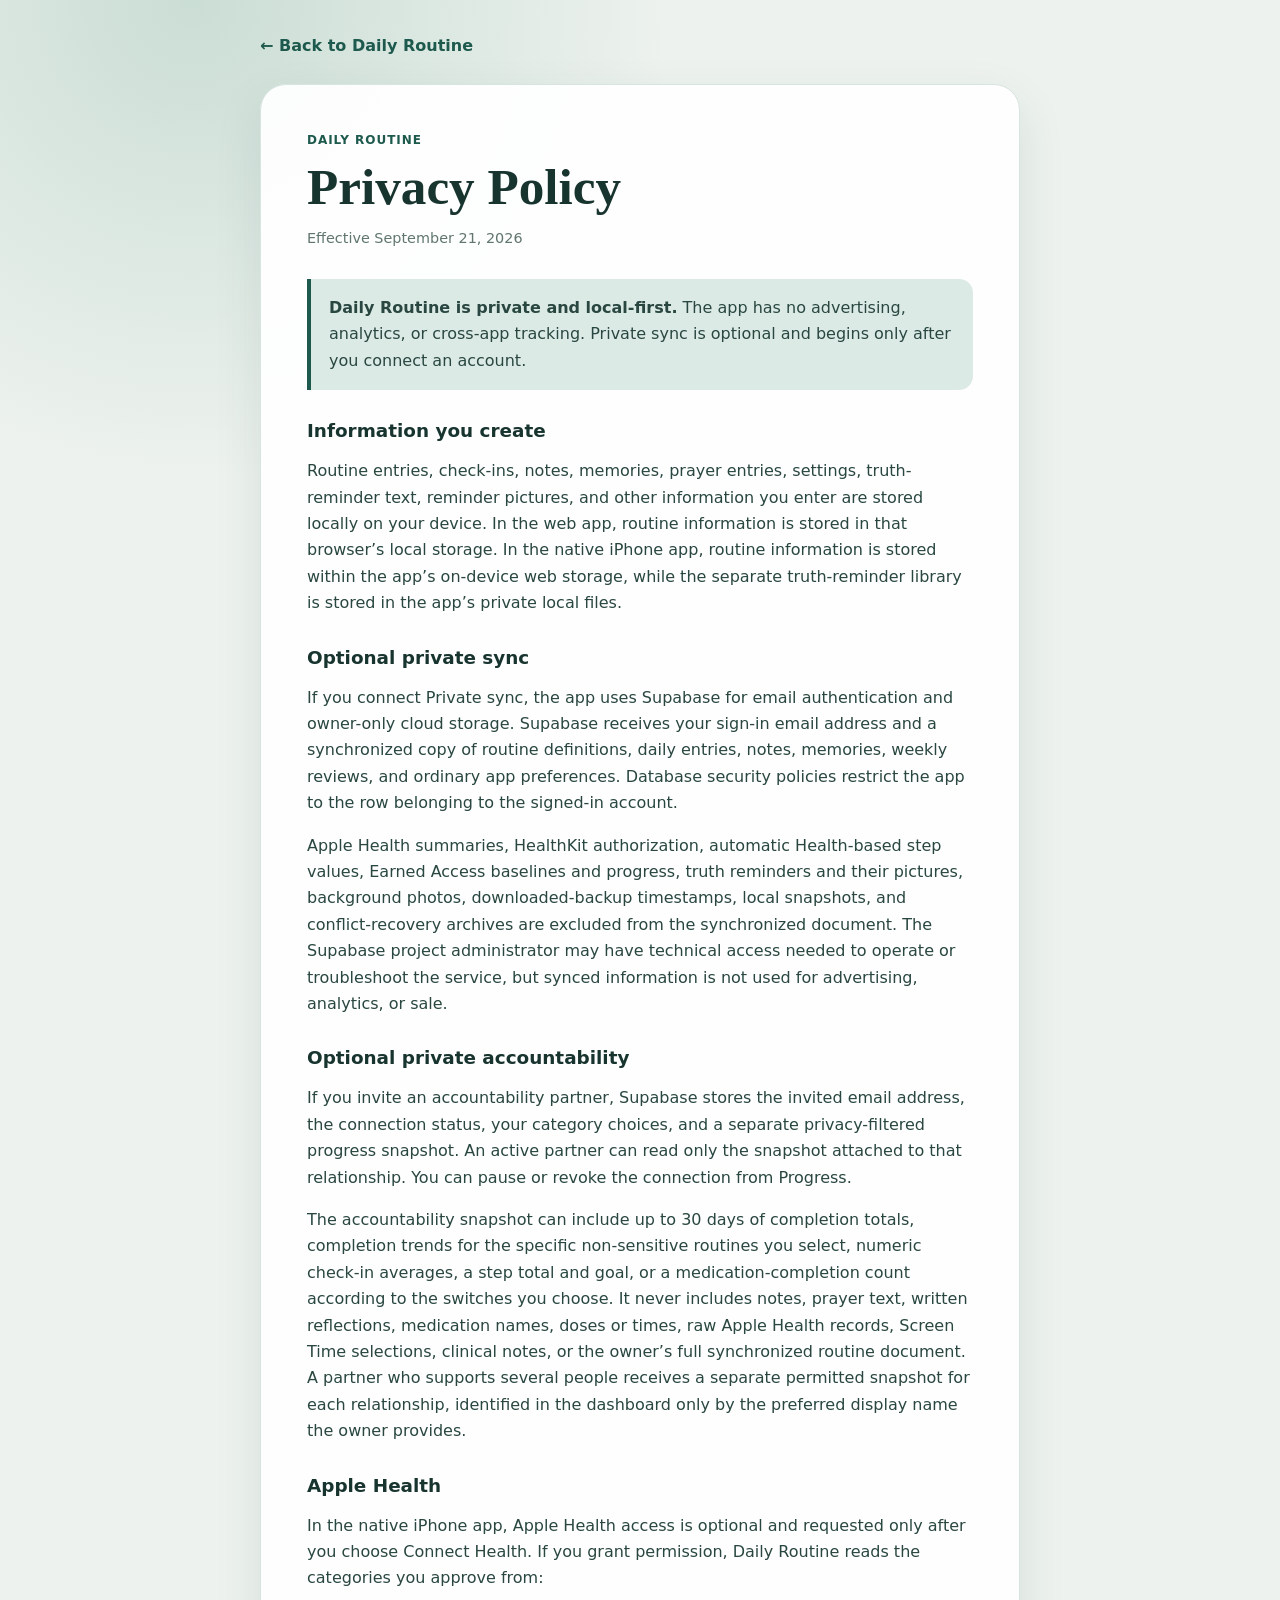
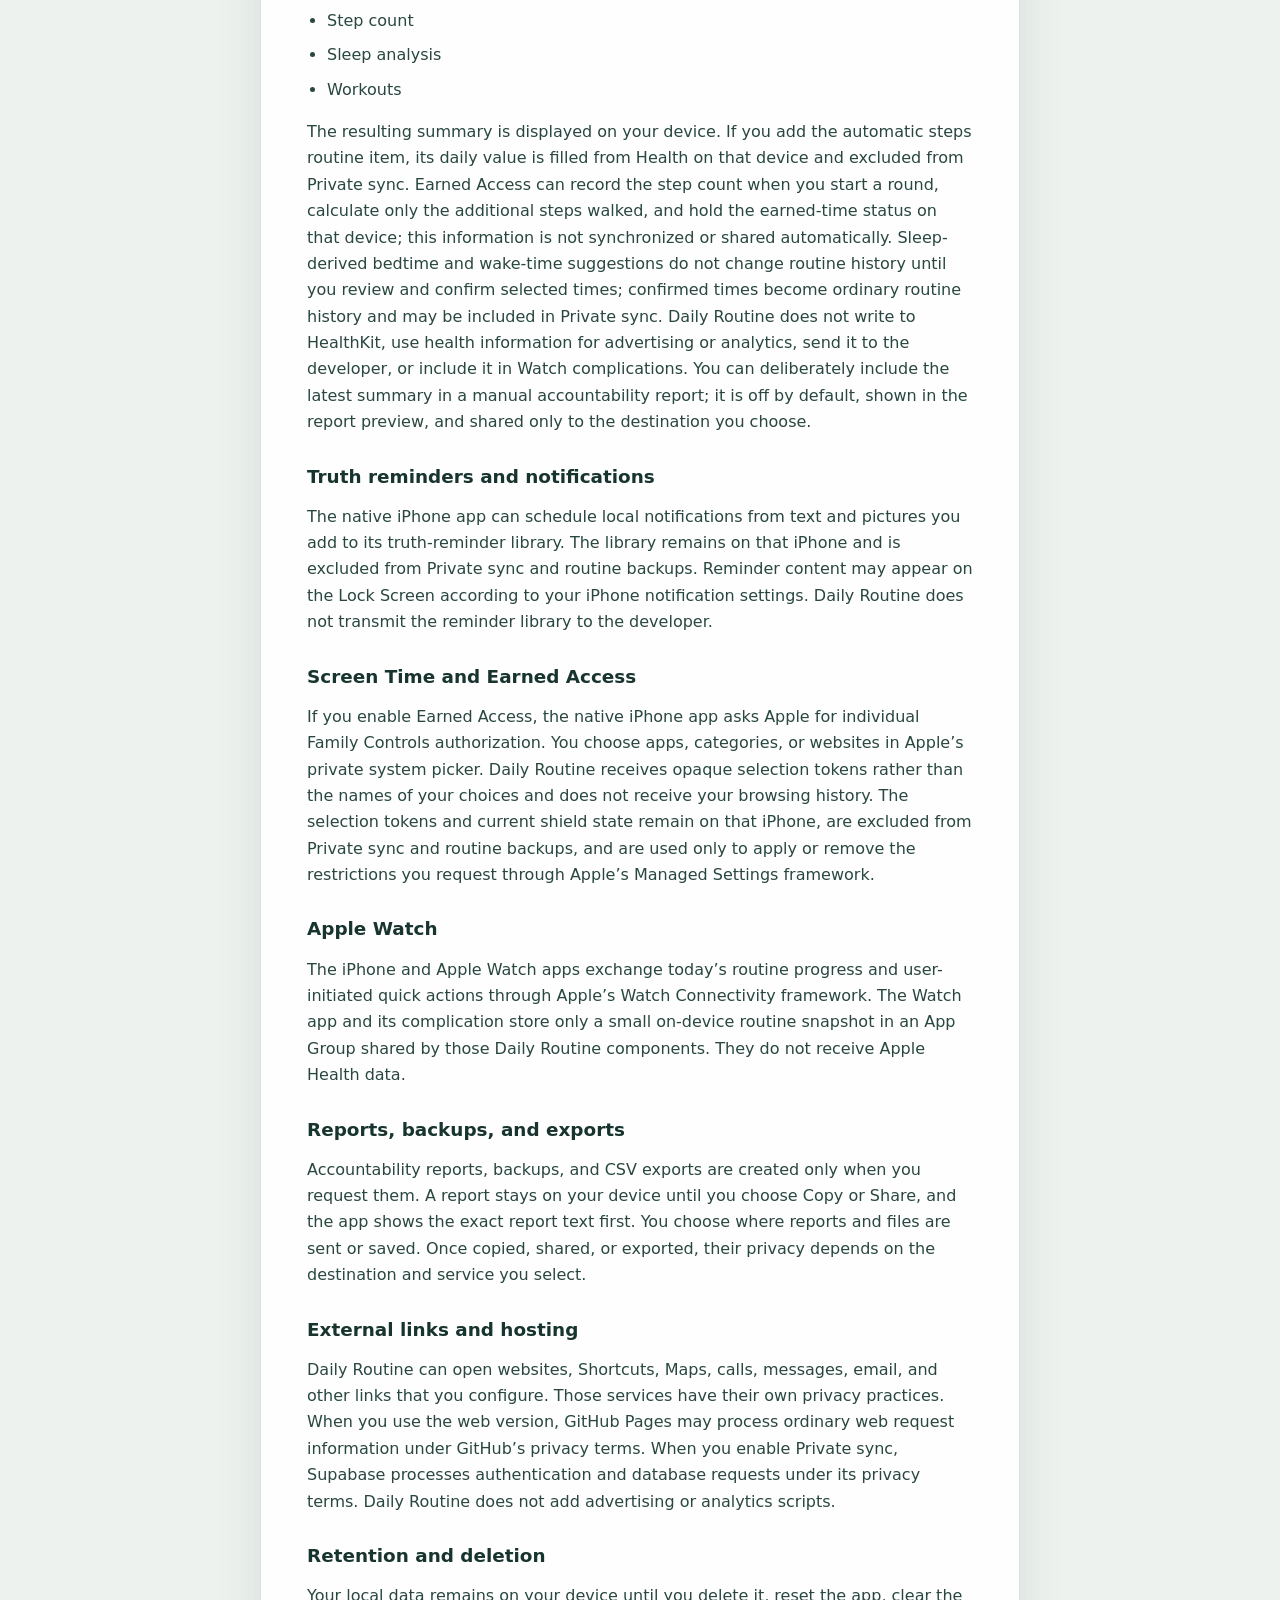
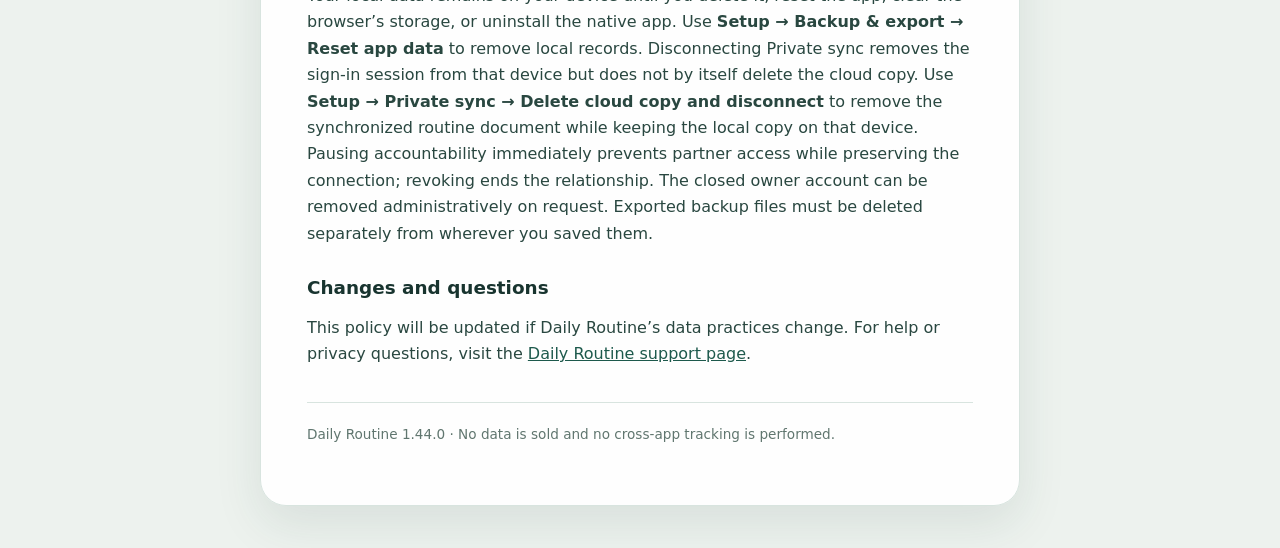
==== commit 1cdb71db: "Build 46: group theme Scripture and refresh native presentation" ====
--- a/privacy.html
+++ b/privacy.html
@@ -62,7 +62,7 @@
       <h2>Changes and questions</h2>
       <p>This policy will be updated if Daily Routine’s data practices change. For help or privacy questions, visit the <a href="support.html">Daily Routine support page</a>.</p>
 
-      <p class="legal-footer">Daily Routine 1.43.0 · No data is sold and no cross-app tracking is performed.</p>
+      <p class="legal-footer">Daily Routine 1.44.0 · No data is sold and no cross-app tracking is performed.</p>
     </article>
   </main>
 </body>
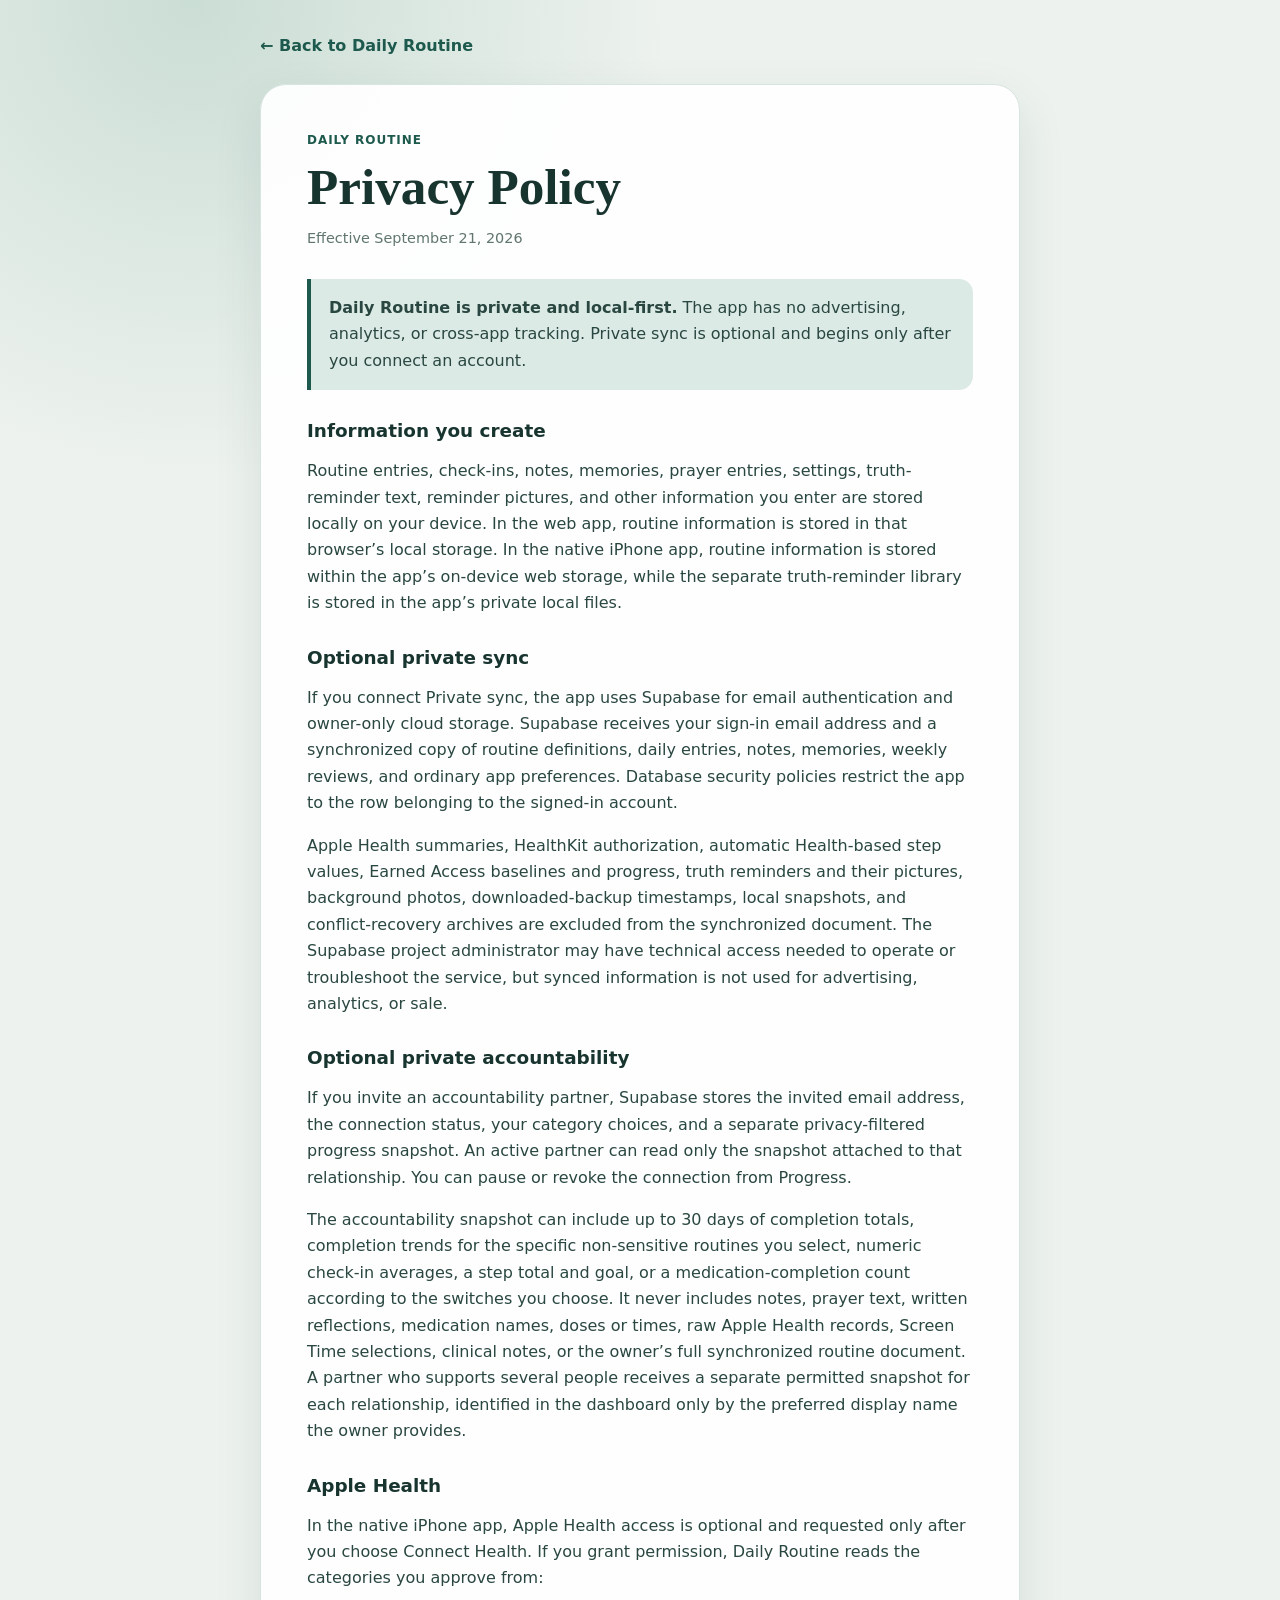
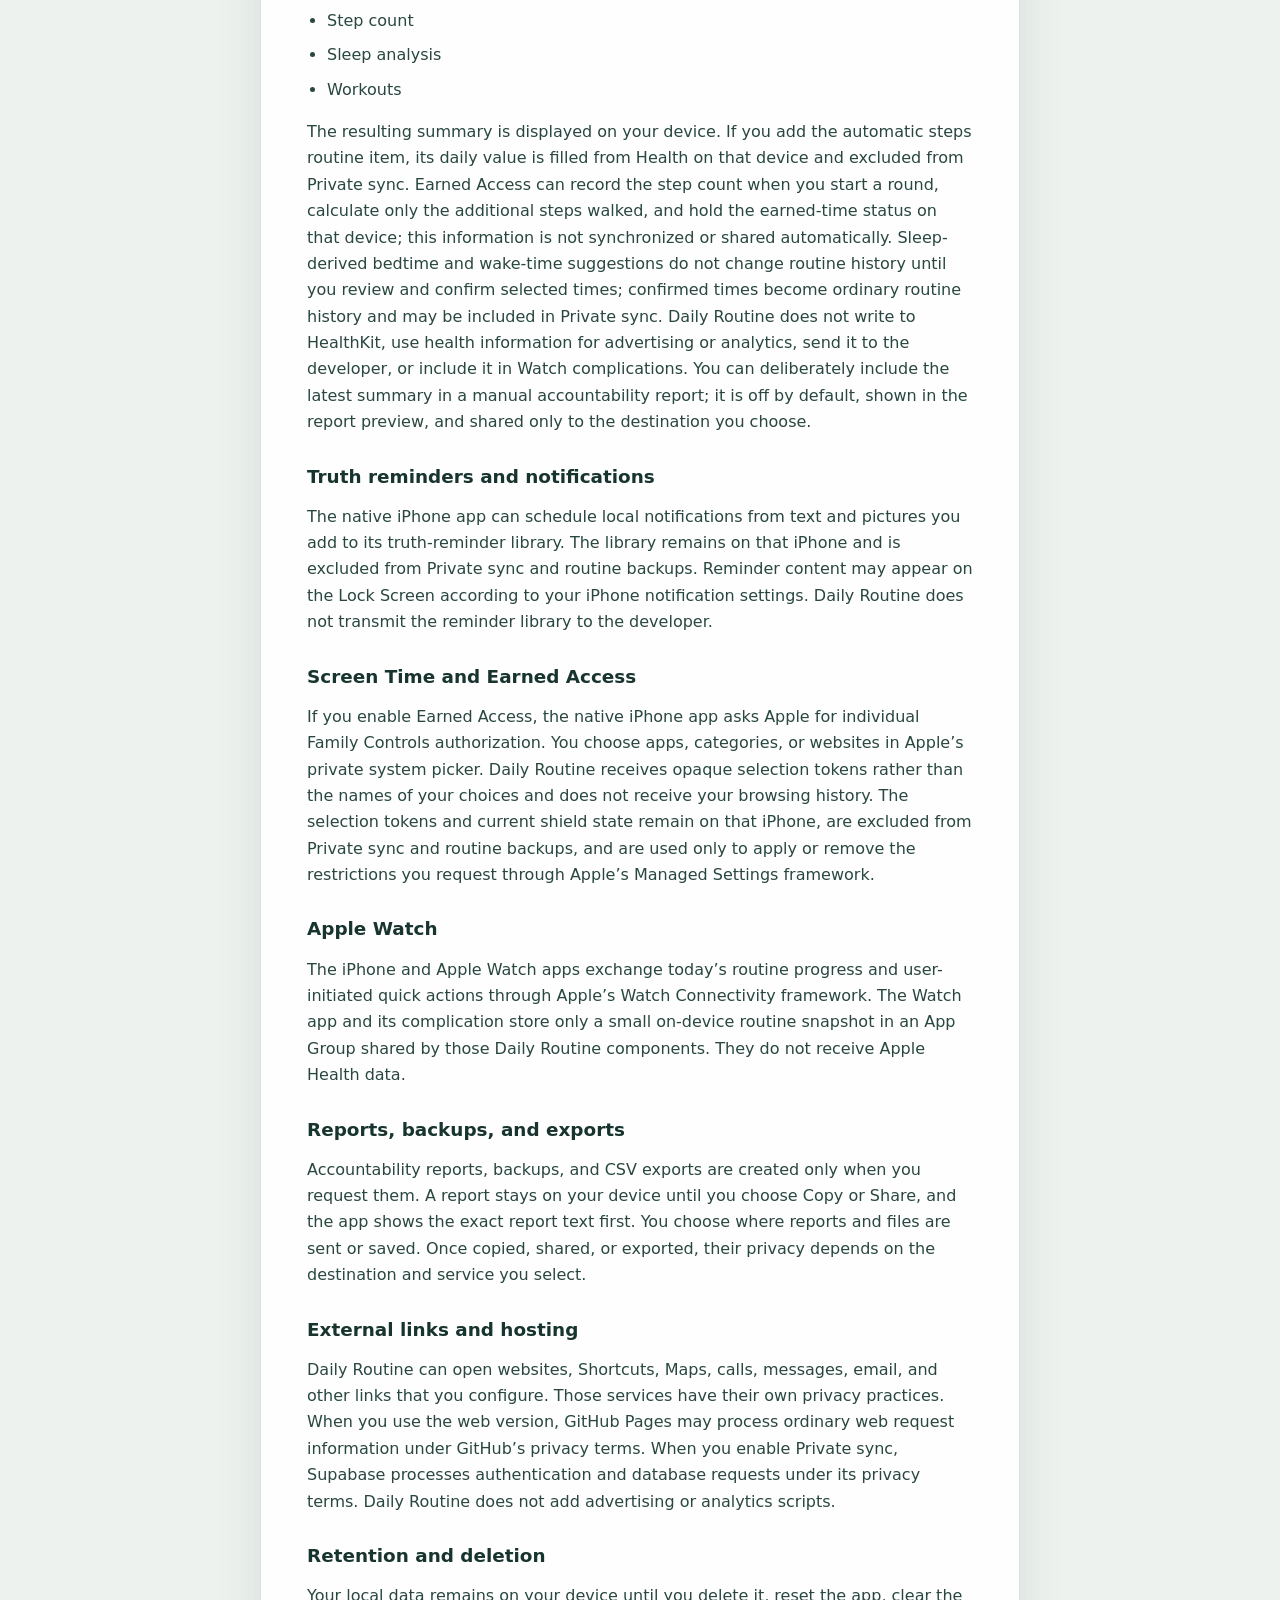
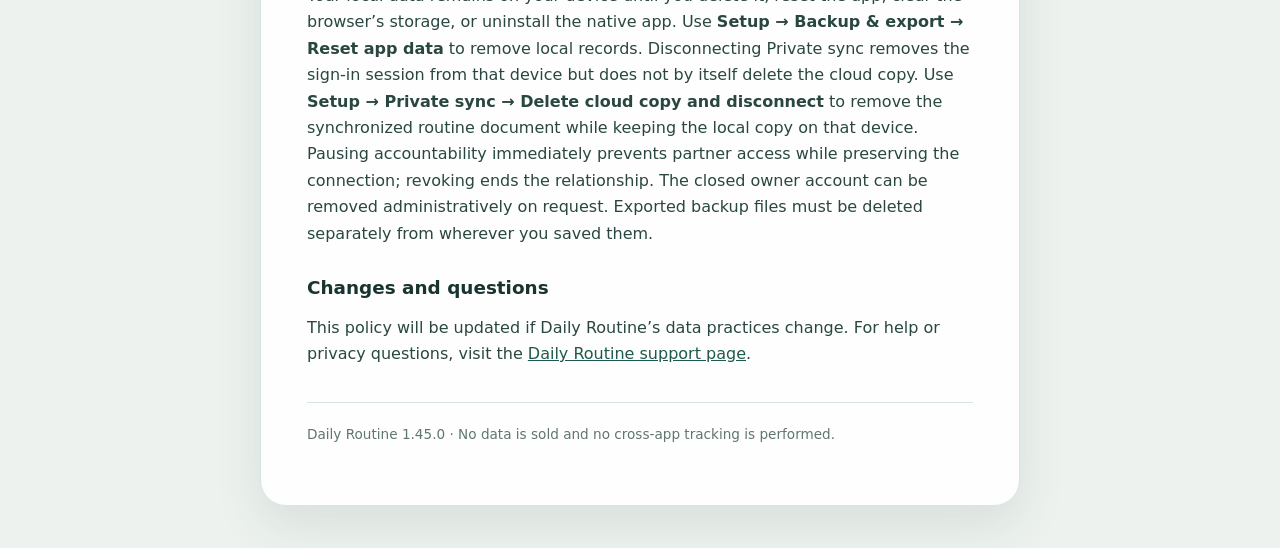
==== commit eb83f231: "Build 47: correct iPhone safe areas" ====
--- a/privacy.html
+++ b/privacy.html
@@ -62,7 +62,7 @@
       <h2>Changes and questions</h2>
       <p>This policy will be updated if Daily Routine’s data practices change. For help or privacy questions, visit the <a href="support.html">Daily Routine support page</a>.</p>
 
-      <p class="legal-footer">Daily Routine 1.44.0 · No data is sold and no cross-app tracking is performed.</p>
+      <p class="legal-footer">Daily Routine 1.45.0 · No data is sold and no cross-app tracking is performed.</p>
     </article>
   </main>
 </body>
